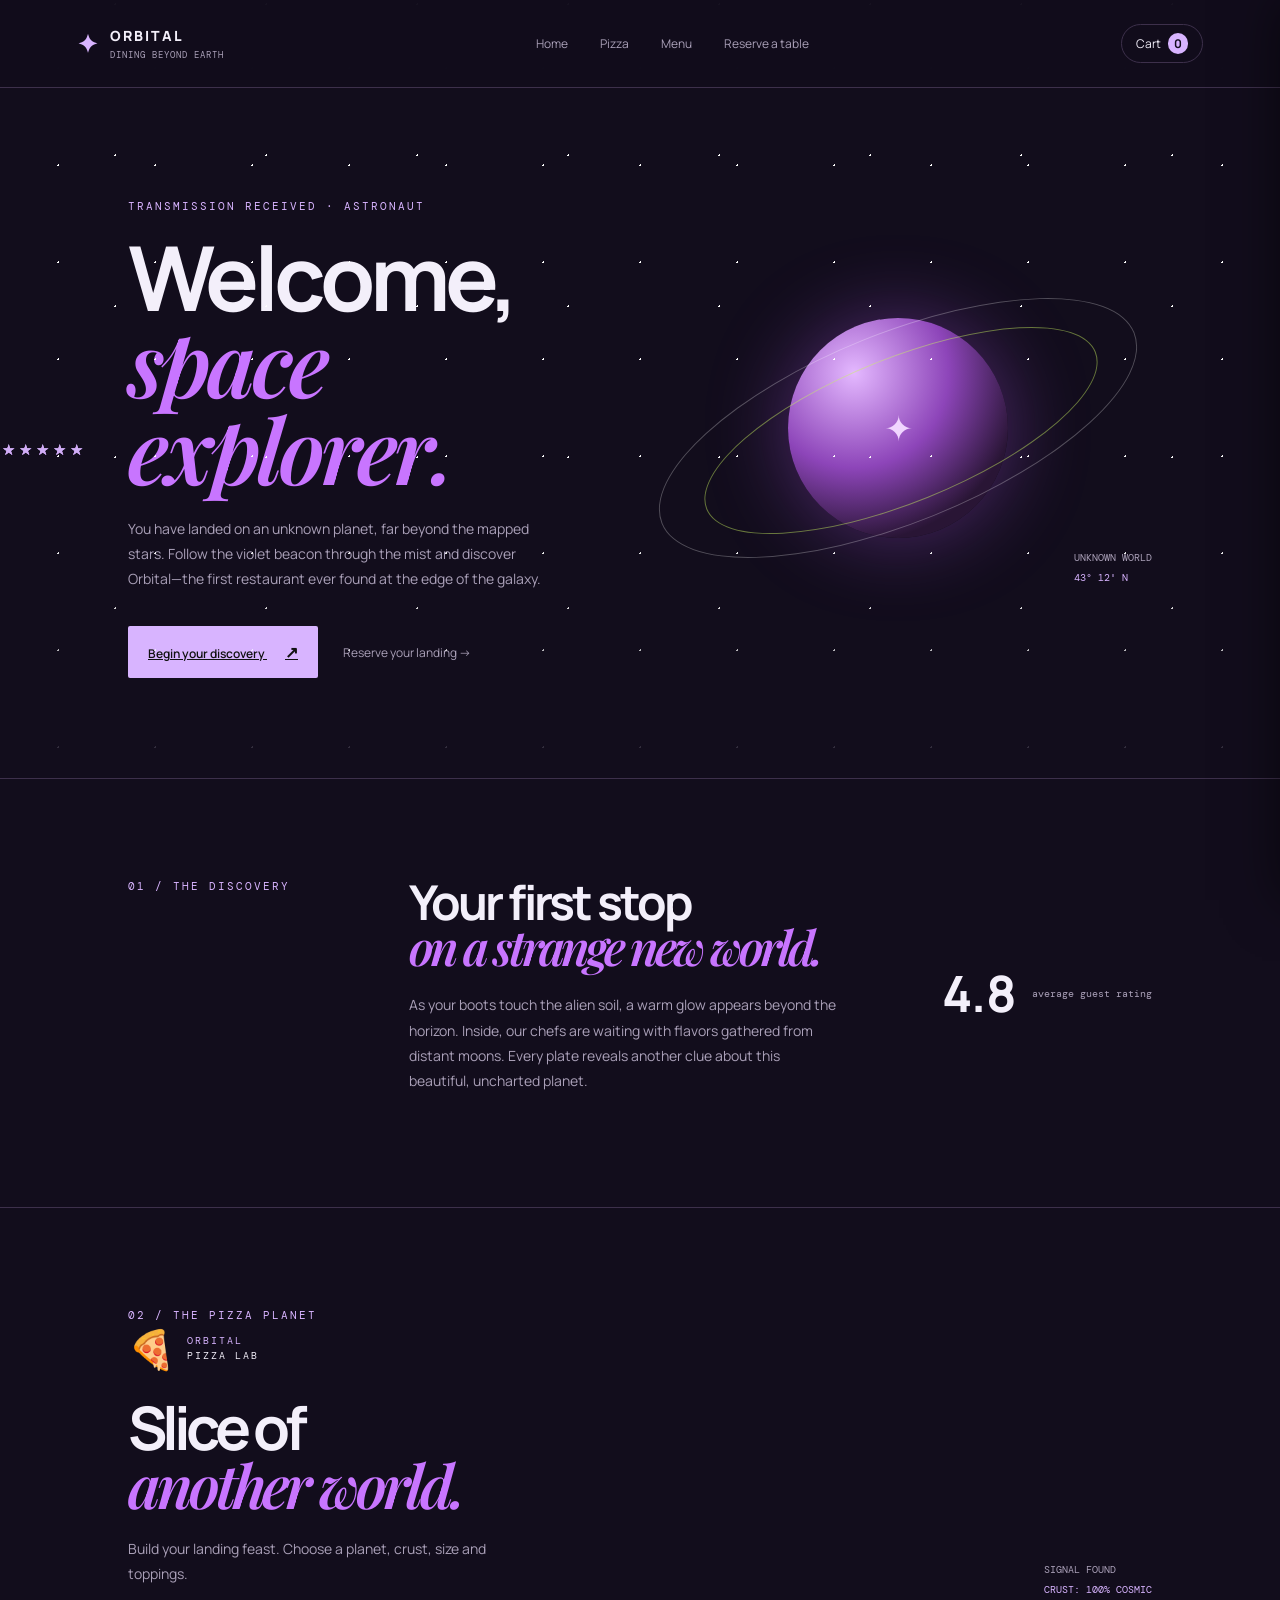
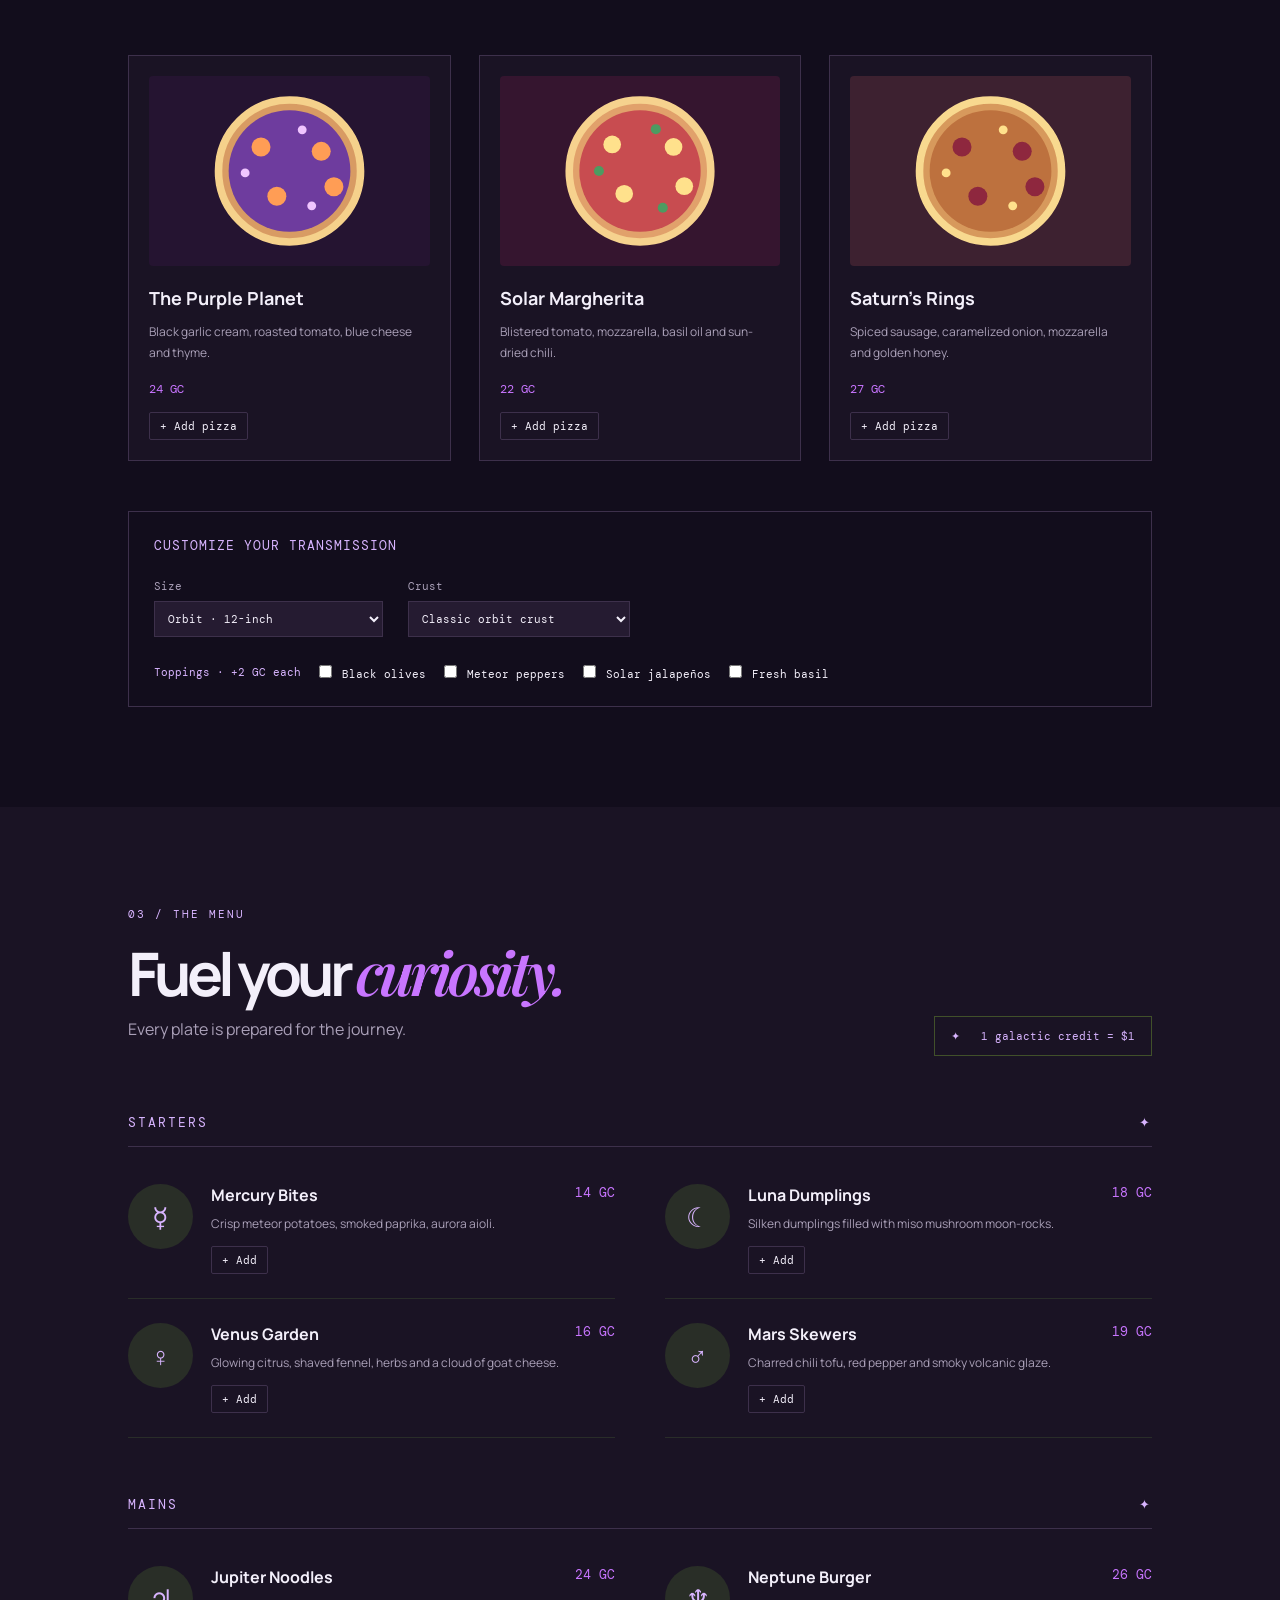
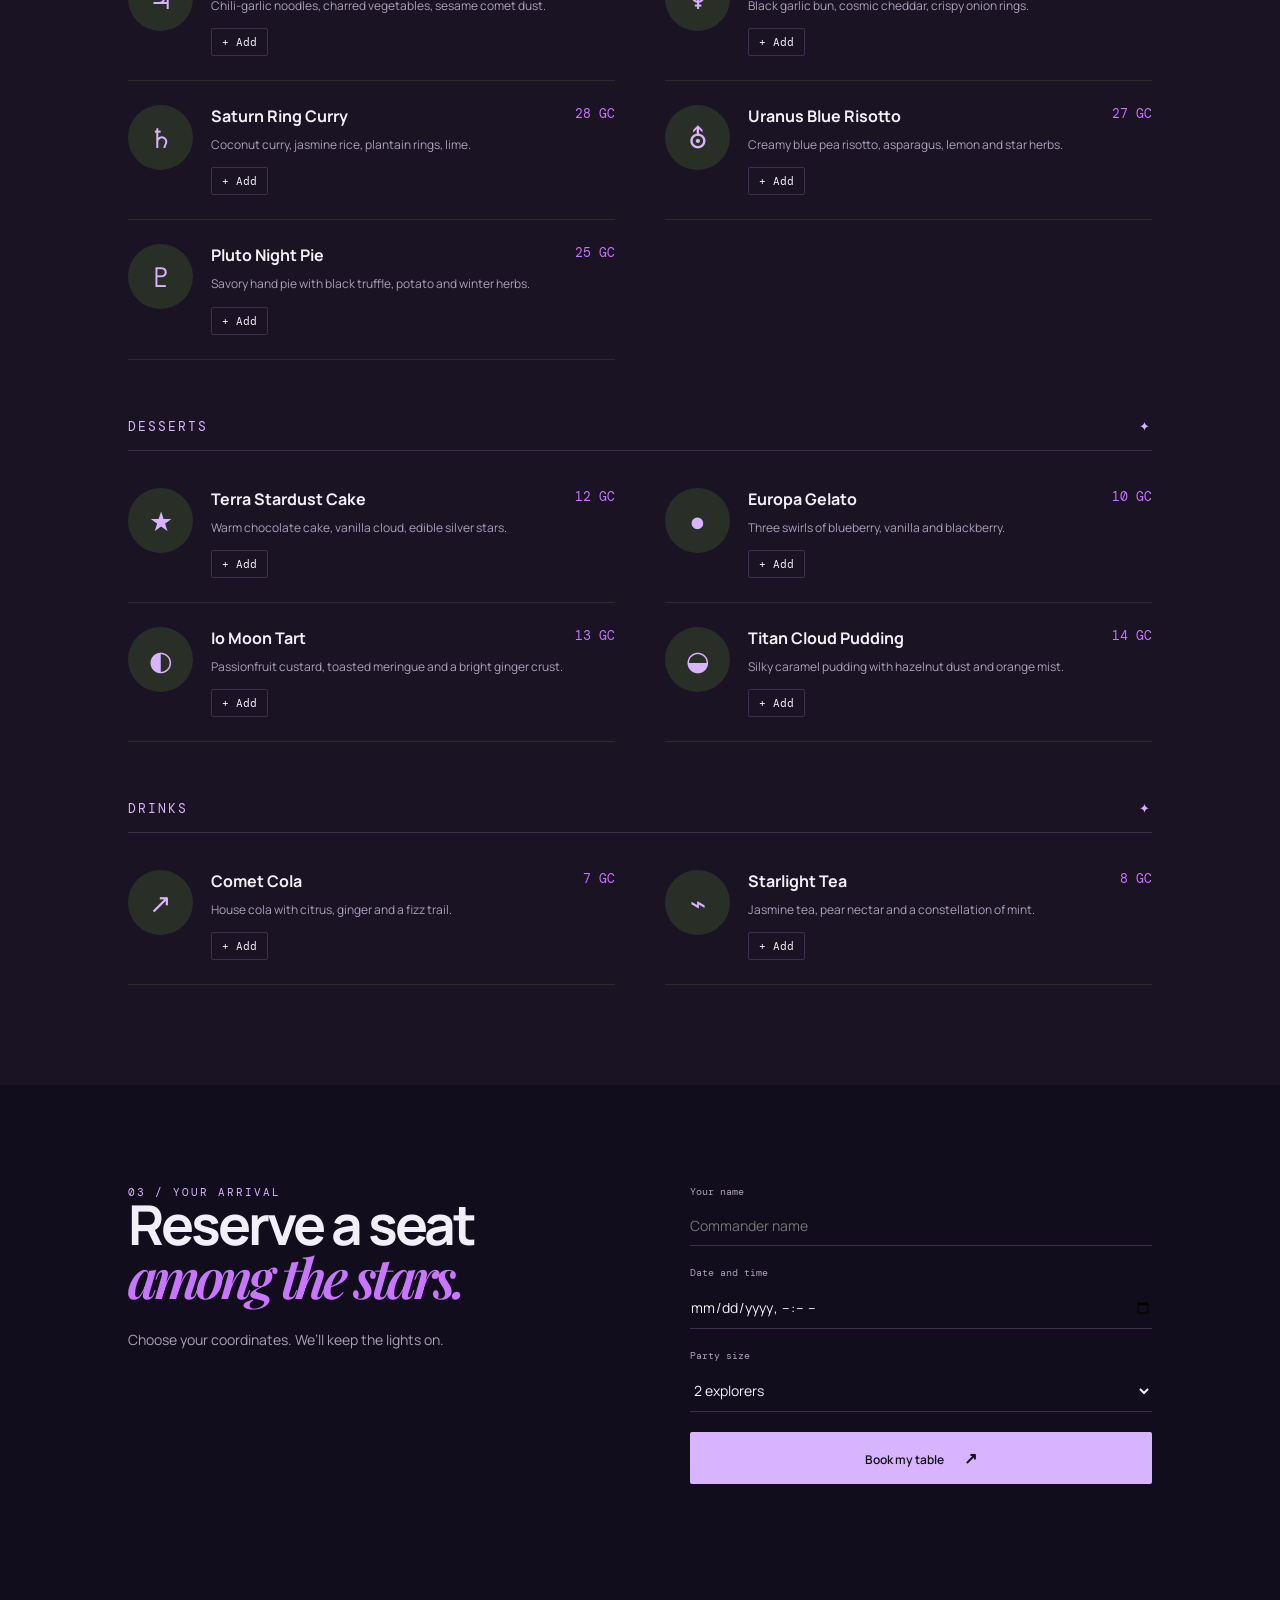
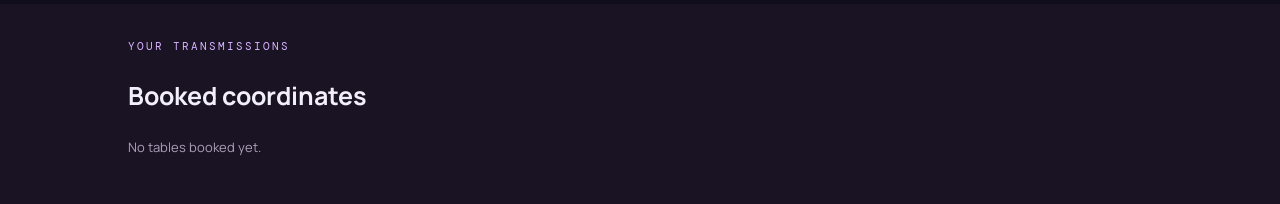
==== index.html @ a3bb844c "Version 1" ====
<!doctype html>
<html lang="en">
<head><meta charset="UTF-8"><meta name="viewport" content="width=device-width,initial-scale=1"><title>ORBITAL — restaurant beyond the stars</title><link rel="stylesheet" href="styles.css"></head>
<body>
  <div class="stars"></div>
  <header class="nav"><a class="brand" href="#home"><span class="brand-mark">✦</span><span>ORBITAL<small>DINING BEYOND EARTH</small></span></a><nav><a href="#home">Home</a><a href="#pizza">Pizza</a><a href="#menu">Menu</a><a href="#reserve">Reserve a table</a></nav><a class="cart-link" href="#menu">Cart <b id="cart-count">0</b></a></header>
  <main>
    <section id="home" class="hero page-section"><div class="hero-copy"><p class="eyebrow">TRANSMISSION RECEIVED · ASTRONAUT</p><h1>Welcome,<br><em>space explorer.</em></h1><p class="lead">You have landed on an unknown planet, far beyond the mapped stars. Follow the violet beacon through the mist and discover Orbital—the first restaurant ever found at the edge of the galaxy.</p><div class="hero-actions"><a class="button primary" href="#menu">Begin your discovery <span>↗</span></a><a class="text-link" href="#reserve">Reserve your landing <span>→</span></a></div></div><div class="hero-orbit"><div class="planet"><span>✦</span></div><div class="ring ring-one"></div><div class="ring ring-two"></div><div class="orbit-label">UNKNOWN WORLD<br><strong>43° 12' N</strong></div></div></section>
    <section class="welcome"><div class="section-kicker">01 / THE DISCOVERY</div><div><h2>Your first stop<br><em>on a strange new world.</em></h2><p>As your boots touch the alien soil, a warm glow appears beyond the horizon. Inside, our chefs are waiting with flavors gathered from distant moons. Every plate reveals another clue about this beautiful, uncharted planet.</p></div><div class="stat"><strong id="home-rating">4.8</strong><span>average guest rating</span></div></section>
    <section id="pizza" class="pizza page-section"><div class="section-kicker">02 / THE PIZZA PLANET</div><div class="pizza-intro"><div><div class="pizza-logo">🍕 <span>ORBITAL<br><b>PIZZA LAB</b></span></div><h2>Slice of<br><em>another world.</em></h2><p>Build your landing feast. Choose a planet, crust, size and toppings.</p></div><div class="pizza-signal">SIGNAL FOUND<br><strong>CRUST: 100% COSMIC</strong></div></div><div class="pizza-grid"><article><img src="pizza-purple.svg" alt="Purple Planet pizza"><h3>The Purple Planet</h3><p>Black garlic cream, roasted tomato, blue cheese and thyme.</p><strong>24 GC</strong><button class="add pizza-add" data-pizza="purple-planet-pizza">+ Add pizza</button></article><article><img src="pizza-red.svg" alt="Solar Margherita pizza"><h3>Solar Margherita</h3><p>Blistered tomato, mozzarella, basil oil and sun-dried chili.</p><strong>22 GC</strong><button class="add pizza-add" data-pizza="solar-margherita-pizza">+ Add pizza</button></article><article><img src="pizza-gold.svg" alt="Saturn Rings pizza"><h3>Saturn's Rings</h3><p>Spiced sausage, caramelized onion, mozzarella and golden honey.</p><strong>27 GC</strong><button class="add pizza-add" data-pizza="saturn-rings-pizza">+ Add pizza</button></article></div><div class="pizza-builder"><h3>Customize your transmission</h3><label>Size <select id="pizza-size"><option value="0">Orbit · 12-inch</option><option value="4">Supernova · 16-inch (+4 GC)</option></select></label><label>Crust <select id="pizza-crust"><option>Classic orbit crust</option><option>Garlic comet crust</option><option>Stuffed moon-crust (+3 GC)</option></select></label><div class="toppings"><span>Toppings · +2 GC each</span><label><input type="checkbox" value="Olives"> Black olives</label><label><input type="checkbox" value="Peppers"> Meteor peppers</label><label><input type="checkbox" value="Jalapeños"> Solar jalapeños</label><label><input type="checkbox" value="Basil"> Fresh basil</label></div></div></section>
    <section id="menu" class="menu-section page-section"><div class="section-kicker">03 / THE MENU</div><div class="section-head"><div><h2>Fuel your <em>curiosity.</em></h2><p>Every plate is prepared for the journey.</p></div><div class="pill-note">✦ &nbsp; 1 galactic credit = $1</div></div><div id="menu-grid"></div></section>
    <section id="reserve" class="reserve page-section"><div><div class="section-kicker">03 / YOUR ARRIVAL</div><h2>Reserve a seat<br><em>among the stars.</em></h2><p>Choose your coordinates. We’ll keep the lights on.</p></div><form id="booking-form"><label>Your name<input required name="name" placeholder="Commander name"></label><label>Date and time<input required type="datetime-local" name="date"></label><label>Party size<select name="size"><option>2 explorers</option><option>3 explorers</option><option>4 explorers</option><option>5 explorers</option><option>6 explorers</option></select></label><button class="button primary" type="submit">Book my table <span>↗</span></button><p id="booking-message" class="form-message"></p></form></section>
    <section class="bookings"><div class="section-kicker">YOUR TRANSMISSIONS</div><h3>Booked coordinates</h3><div id="bookings-list"><p class="muted">No tables booked yet.</p></div></section>
  </main>
  <aside id="cart-drawer" class="cart-drawer"><div class="cart-head"><h3>Your flight plan</h3><button id="close-cart">×</button></div><div id="cart-items"></div><div class="cart-summary"><div>Subtotal <span id="subtotal">0 GC</span></div><div id="discount-row" class="discount">Deep space discount <span id="discount">−0 GC</span></div><div class="total">Total <span id="total">0 GC</span></div><p id="dessert-note"></p><button class="button primary full" id="checkout">Transmit order <span>↗</span></button></div></aside><div id="toast" class="toast"></div>
  <script type="module" src="app.js"></script>
</body></html>
---- styles.css ----
@import url('https://fonts.googleapis.com/css2?family=DM+Mono:wght@400;500&family=Manrope:wght@400;600;700;800&family=Playfair+Display:ital,wght@0,600;1,600;1,700&display=swap');
:root{--ink:#eff0ea;--muted:#9b9d98;--bg:#111311;--line:#363a35;--lime:#c8ef5f;--orange:#ff6e42}*{box-sizing:border-box}html{scroll-behavior:smooth}body{margin:0;background:var(--bg);color:var(--ink);font-family:Manrope, sans-serif}.stars{position:fixed;inset:0;opacity:.5;pointer-events:none;background-image:radial-gradient(#fff 1px,transparent 1px),radial-gradient(#fff 1px,transparent 1px);background-size:97px 97px,151px 151px;background-position:10px 20px,40px 80px;mask-image:linear-gradient(to bottom,#000,transparent 85%)}.nav{height:88px;border-bottom:1px solid var(--line);display:flex;align-items:center;justify-content:space-between;padding:0 6vw;position:sticky;top:0;background:#111311eF;backdrop-filter:blur(10px);z-index:5}.brand{display:flex;gap:10px;align-items:center;color:var(--ink);font-size:14px;font-weight:800;letter-spacing:2px;text-decoration:none}.brand small{display:block;color:var(--muted);font:9px 'DM Mono';letter-spacing:1px;margin-top:4px}.brand-mark{color:var(--lime);font-size:25px}.nav nav{display:flex;gap:32px}.nav nav a,.cart-link,.text-link{color:var(--muted);text-decoration:none;font-size:12px}.nav nav a:hover,.text-link:hover{color:var(--lime)}.cart-link{color:var(--ink);border:1px solid var(--line);padding:10px 14px;border-radius:20px}.cart-link b{color:var(--bg);background:var(--lime);border-radius:10px;padding:2px 6px;margin-left:5px}.page-section,.welcome{padding:100px 10vw;max-width:1500px;margin:auto}.hero{min-height:600px;display:flex;align-items:center;justify-content:space-between;overflow:hidden}.eyebrow,.section-kicker{font:11px 'DM Mono';letter-spacing:2px;color:var(--lime)}h1,h2{font-size:clamp(52px,7vw,105px);line-height:.94;margin:22px 0;font-weight:700;letter-spacing:-5px}h1 em,h2 em{font-family:'Playfair Display';font-weight:600;color:var(--orange);letter-spacing:-4px}.lead{color:var(--muted);max-width:430px;line-height:1.8;font-size:14px}.hero-actions{display:flex;align-items:center;gap:25px;margin-top:35px}.button{border:0;padding:15px 20px;border-radius:2px;font:600 12px Manrope;cursor:pointer}.button.primary{background:var(--lime);color:#111}.button span{padding-left:18px;font-size:16px}.hero-orbit{width:38vw;height:410px;position:relative}.planet{width:220px;height:220px;border-radius:50%;background:radial-gradient(circle at 30% 25%,#efb27e,#b74434 42%,#341c23 75%);position:absolute;top:90px;left:25%;box-shadow:0 0 80px #ea603d66;display:grid;place-items:center;font-size:35px;color:#ffdc93}.ring{position:absolute;border:1px solid #c8ef5f77;border-radius:50%;transform:rotate(-22deg)}.ring-one{width:420px;height:145px;top:130px;left:5%}.ring-two{width:510px;height:190px;top:105px;left:-5%;border-color:#fff4}.orbit-label{position:absolute;right:0;bottom:50px;color:var(--muted);font:10px 'DM Mono';line-height:2}.orbit-label strong{color:var(--lime);font-weight:400}.welcome{border-top:1px solid var(--line);display:grid;grid-template-columns:1fr 2fr 1fr;gap:50px}.welcome h2,.reserve h2{font-size:48px;letter-spacing:-3px;margin-top:0}.welcome p,.reserve p{color:var(--muted);font-size:14px;line-height:1.8;max-width:430px}.stat{display:flex;gap:15px;align-items:center;justify-content:flex-end}.stat strong{font-size:50px}.stat span{font:10px 'DM Mono';color:var(--muted);line-height:1.7}.stat i{color:var(--lime);font-style:normal;letter-spacing:3px}.menu-section{background:#171a16;max-width:none;padding-left:10vw;padding-right:10vw}.section-head{display:flex;justify-content:space-between;align-items:end}.section-head h2{font-size:60px;margin-bottom:8px}.section-head p{color:var(--muted)}.pill-note{font:11px 'DM Mono';color:var(--lime);border:1px solid #41502a;padding:12px 16px}.menu-category{margin-top:58px}.menu-category>h3{font:13px 'DM Mono';color:var(--lime);text-transform:uppercase;letter-spacing:2px;border-bottom:1px solid var(--line);padding-bottom:15px}.menu-category>h3 span{float:right}.dish-list{display:grid;grid-template-columns:1fr 1fr;gap:0 50px}.dish{padding:24px 0;display:flex;gap:18px;border-bottom:1px solid #292d29}.dish-art{min-width:65px;height:65px;border-radius:50%;background:#292e27;color:var(--lime);display:grid;place-items:center;font-size:27px}.dish-info{flex:1}.dish-title{display:flex;justify-content:space-between}.dish h4{margin:0;font-size:16px}.dish-title strong{font:13px 'DM Mono';color:var(--orange)}.dish p{font-size:12px;line-height:1.6;color:var(--muted);margin:8px 0 13px}.dish-bottom{display:flex;justify-content:space-between;align-items:center}.stars{display:flex}.star{background:none;border:0;padding:0 2px;color:#454a42;font-size:15px;cursor:pointer}.star.active{color:var(--lime)}.add{border:1px solid var(--line);background:transparent;color:var(--ink);padding:6px 10px;border-radius:2px;font:11px 'DM Mono';cursor:pointer}.add:hover{border-color:var(--lime);color:var(--lime)}.reserve{display:grid;grid-template-columns:1fr 1fr;gap:100px}.reserve h2{font-size:55px}.reserve form{display:grid;gap:20px;align-content:center}.reserve label{font:10px 'DM Mono';color:var(--muted);display:grid;gap:8px}.reserve input,.reserve select{background:transparent;color:var(--ink);border:0;border-bottom:1px solid var(--line);padding:10px 0;font:14px Manrope;outline:0}.reserve select option{background:var(--bg)}.form-message{color:var(--lime)!important;margin:0!important}.bookings{padding:35px 10vw;background:#171a16}.bookings h3{font-size:25px}.booking{display:flex;justify-content:space-between;border-top:1px solid var(--line);padding:16px 0;color:var(--muted);font:12px 'DM Mono'}.booking strong{color:var(--ink);font-family:Manrope}.muted{color:var(--muted);font-size:13px}.cart-drawer{position:fixed;right:-410px;top:0;bottom:0;width:390px;background:#20241e;z-index:10;padding:30px;transition:right .3s;box-shadow:-20px 0 50px #0008}.cart-drawer.open{right:0}.cart-head{display:flex;justify-content:space-between;border-bottom:1px solid var(--line);padding-bottom:20px}.cart-head h3{margin:0}.cart-head button{background:none;color:var(--ink);border:0;font-size:28px;cursor:pointer}.cart-item{display:flex;justify-content:space-between;padding:17px 0;border-bottom:1px solid var(--line);font-size:13px}.cart-item small{display:block;color:var(--muted);font:10px 'DM Mono';margin-top:5px}.cart-item button{border:0;background:#32382f;color:var(--ink);width:24px;height:24px;cursor:pointer}.cart-item b{padding:0 8px}.cart-summary{position:absolute;bottom:30px;left:30px;right:30px;font:12px 'DM Mono';line-height:2.5}.cart-summary div{display:flex;justify-content:space-between}.discount{color:var(--lime)}.total{border-top:1px solid var(--line);font-size:17px;padding-top:8px;margin-top:10px}.cart-summary p{color:var(--lime);font-size:11px;line-height:1.3}.full{width:100%;margin-top:12px}.toast{position:fixed;bottom:25px;left:50%;transform:translate(-50%,20px);background:var(--lime);color:#111;padding:13px 20px;font:11px 'DM Mono';opacity:0;transition:.25s;z-index:20}.toast.show{opacity:1;transform:translate(-50%,0)}
@media(max-width:800px){.nav{padding:0 5vw}.nav nav{display:none}.page-section,.welcome{padding:70px 7vw}.hero{display:block;min-height:720px}.hero-orbit{width:100%;margin-top:35px}.welcome,.reserve{display:block}.stat{justify-content:flex-start;margin-top:35px}.dish-list{grid-template-columns:1fr}.section-head{display:block}.pill-note{display:inline-block;margin-top:20px}.reserve form{margin-top:40px}.cart-drawer{width:100%;right:-100%}}

/* Purple palette */
:root{--ink:#f3effa;--muted:#aaa0b8;--bg:#120d1c;--line:#3d304b;--lime:#d8b4ff;--orange:#c875ff}
body{background:var(--bg)}
.nav{background:#120d1ceF}
.planet{background:radial-gradient(circle at 30% 25%,#e4b8ff,#8d45b9 42%,#291535 75%);box-shadow:0 0 80px #ad55e866;color:#f0d5ff}
.menu-section,.bookings{background:#1a1324}
.cart-drawer{background:#251b31}
.pizza{border-top:1px solid var(--line)}.pizza-intro{display:flex;justify-content:space-between;align-items:end}.pizza-intro h2{font-size:60px}.pizza-intro p{max-width:420px;color:var(--muted);font-size:14px;line-height:1.8}.pizza-signal{font:10px 'DM Mono';color:var(--muted);line-height:2}.pizza-signal strong{color:var(--lime);font-weight:400}.pizza-grid{display:grid;grid-template-columns:repeat(3,1fr);gap:28px;margin-top:55px}.pizza-grid article{border:1px solid var(--line);padding:20px;background:#1a1324}.pizza-grid h3{margin:20px 0 8px;font-size:18px}.pizza-grid p{color:var(--muted);font-size:12px;line-height:1.7;min-height:42px}.pizza-grid article>strong{font:12px 'DM Mono';color:var(--orange)}.pizza-disc{height:190px;border-radius:50%;display:grid;place-items:center;font-size:55px;color:#f3dcff;box-shadow:inset 0 0 35px #0008}.pizza-purple{background:radial-gradient(circle at 35% 30%,#d99cff,#713799 50%,#271330)}.pizza-red{background:radial-gradient(circle at 35% 30%,#ffbd9d,#ae3d68 50%,#36152e)}.pizza-gold{background:radial-gradient(circle at 35% 30%,#ffe394,#bd7545 50%,#402136)}
.pizza-logo{display:flex;align-items:center;gap:12px;color:var(--lime);font-size:38px;font-weight:800;margin-bottom:25px}.pizza-logo span{font:10px 'DM Mono';letter-spacing:2px;line-height:1.5}.pizza-logo b{color:var(--ink);font-weight:400}.pizza-add{display:block;margin-top:14px}.pizza-builder{margin-top:50px;border:1px solid var(--line);padding:25px;display:flex;gap:25px;align-items:center;flex-wrap:wrap}.pizza-builder h3{width:100%;margin:0;color:var(--lime);font:13px 'DM Mono';text-transform:uppercase;letter-spacing:1px}.pizza-builder label,.toppings{font:11px 'DM Mono';color:var(--muted)}.pizza-builder select{display:block;margin-top:8px;background:#251b31;color:var(--ink);border:1px solid var(--line);padding:9px;font:11px 'DM Mono'}.toppings{display:flex;gap:14px;flex-wrap:wrap;align-items:center}.toppings span{color:var(--lime)}.toppings label{color:var(--ink)}
.pizza-grid article>img{display:block;width:100%;height:190px;object-fit:cover;border-radius:4px}
@media(max-width:800px){.pizza-intro{display:block}.pizza-grid{grid-template-columns:1fr}}
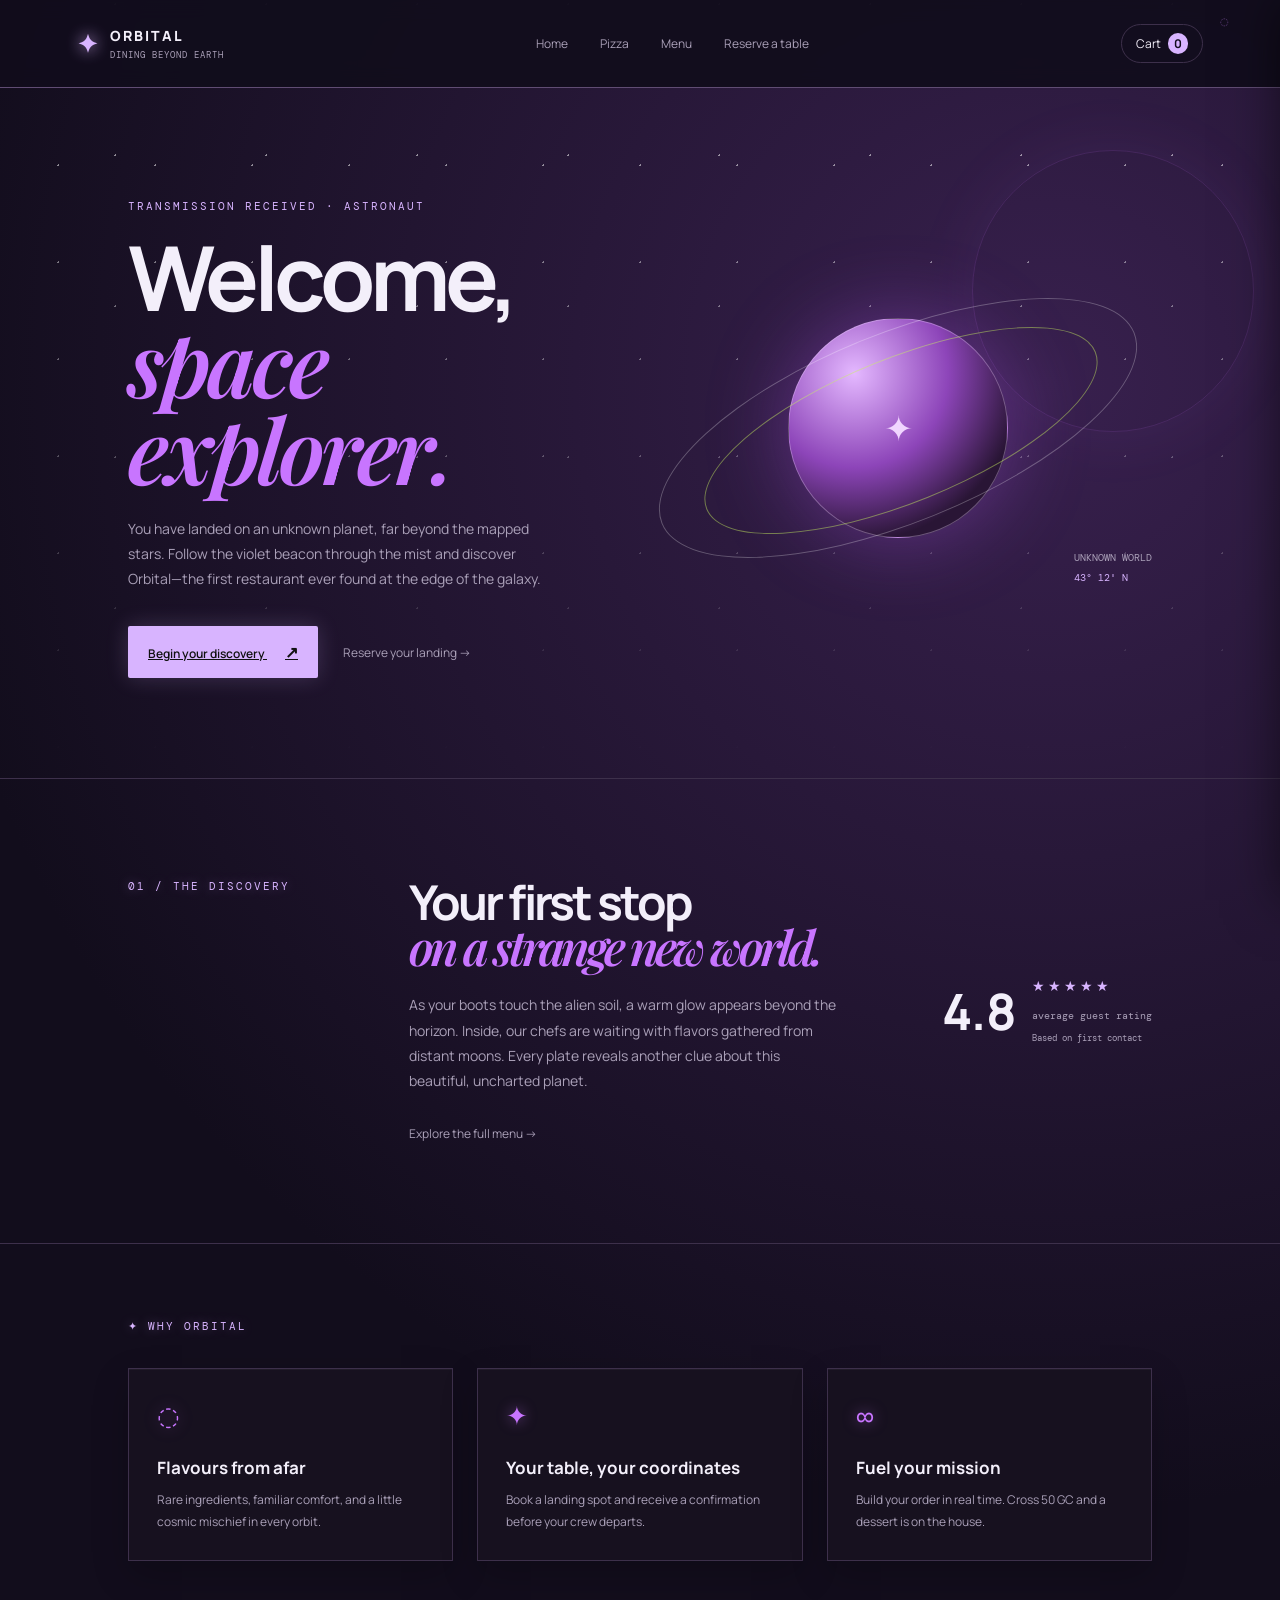
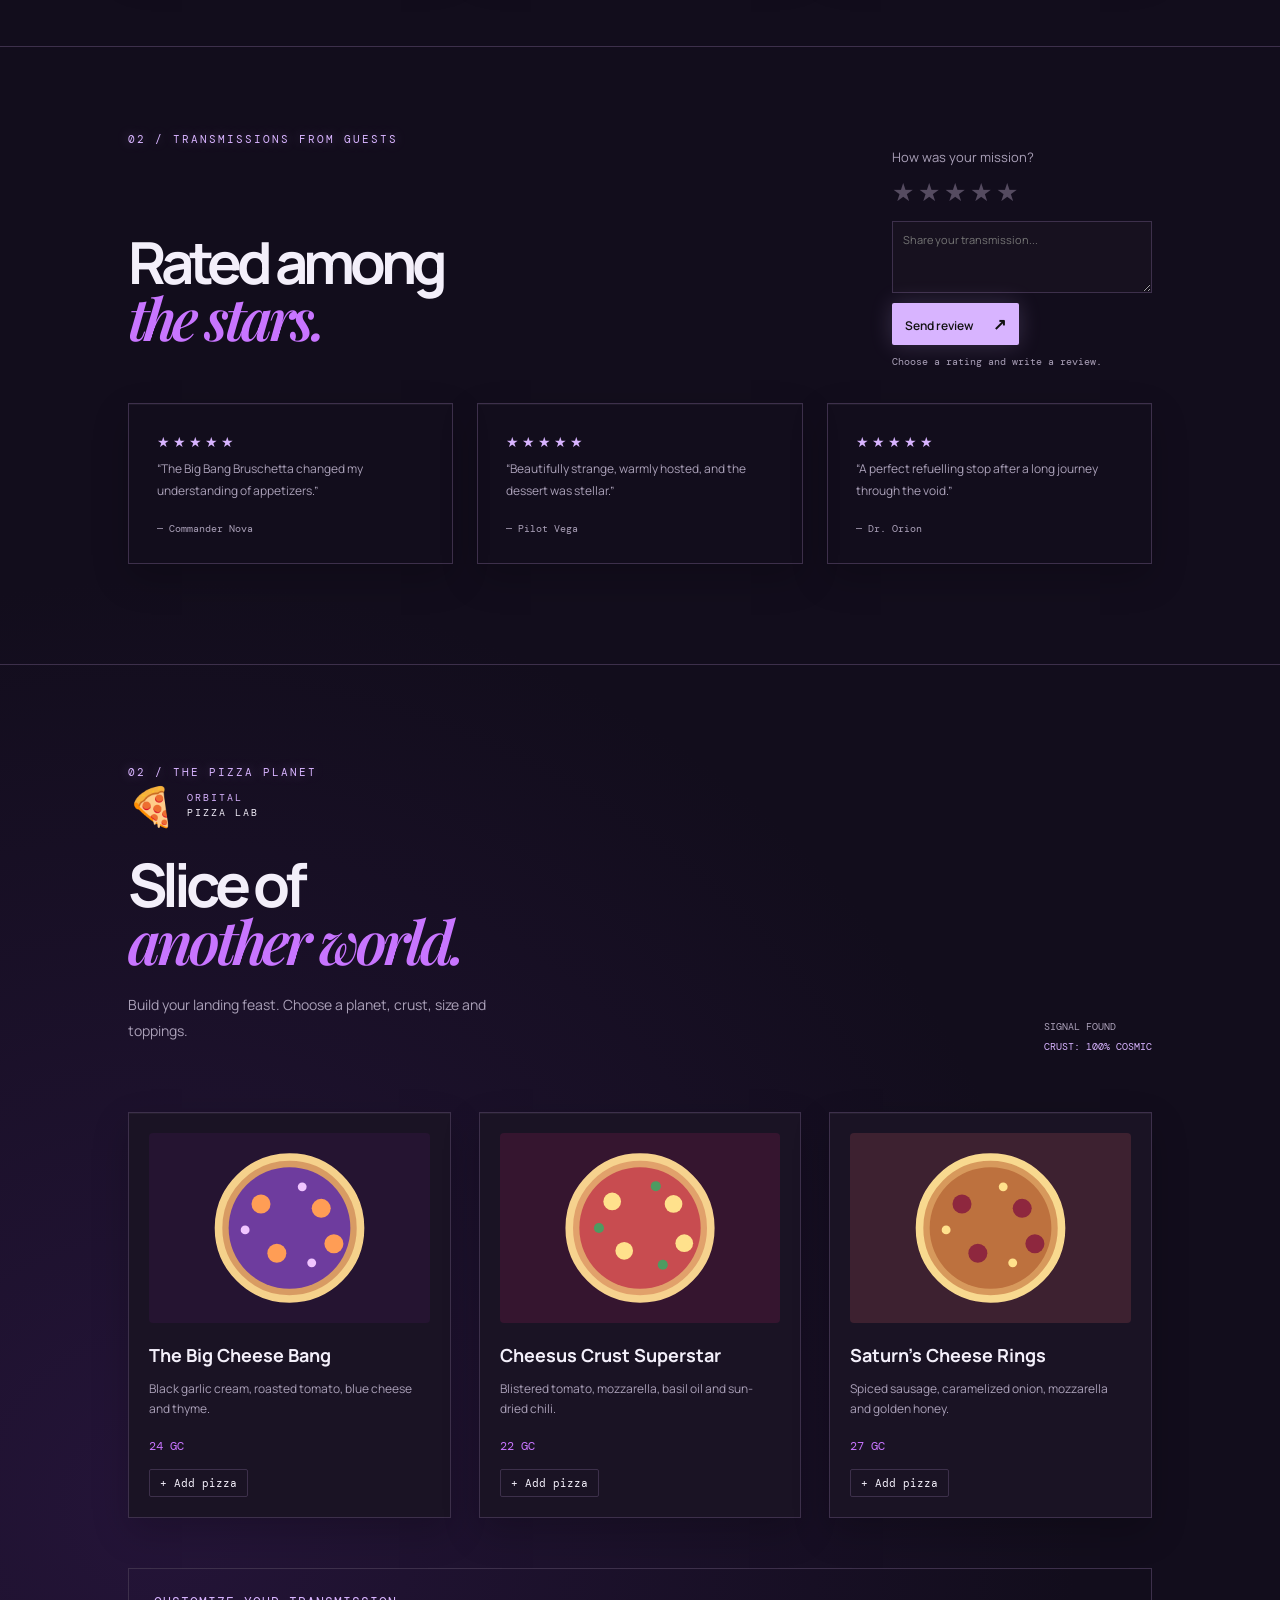
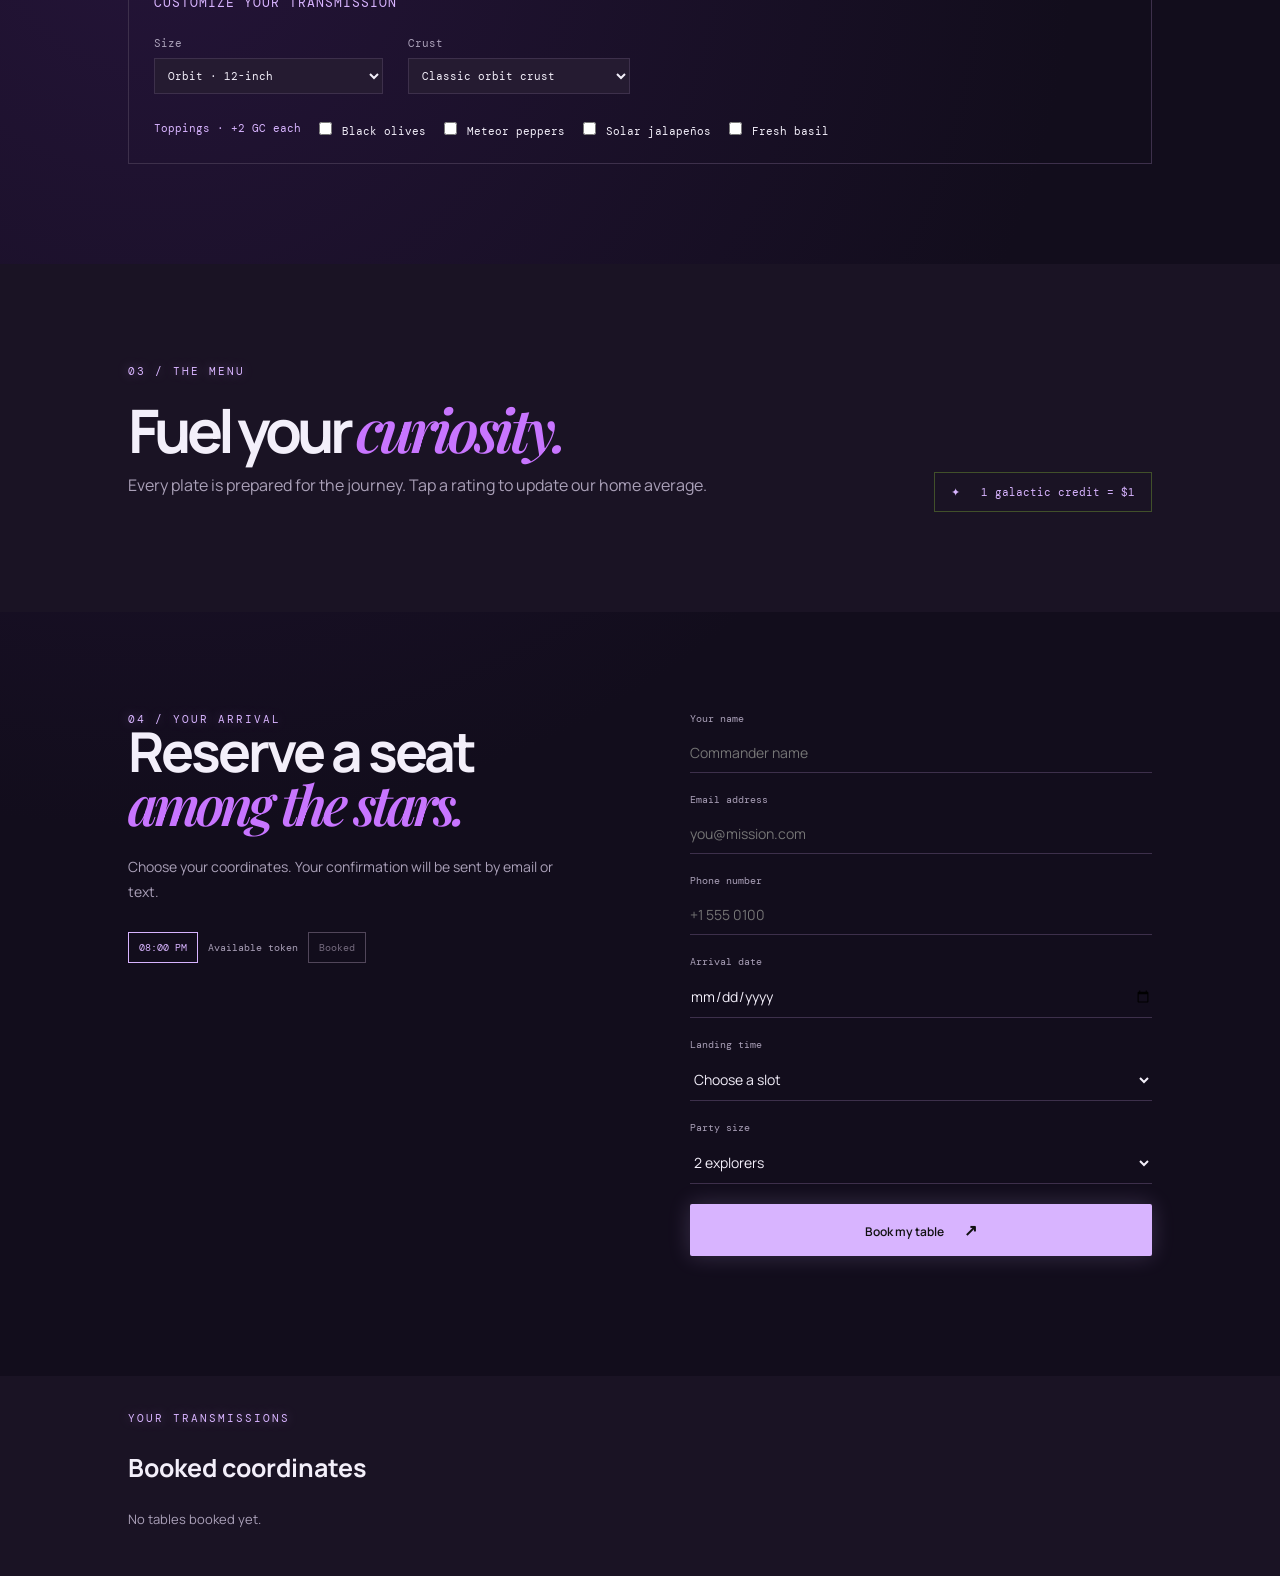
==== commit f498c147: "Build core restaurant website features" ====
--- a/index.html
+++ b/index.html
@@ -6,10 +6,12 @@
   <header class="nav"><a class="brand" href="#home"><span class="brand-mark">✦</span><span>ORBITAL<small>DINING BEYOND EARTH</small></span></a><nav><a href="#home">Home</a><a href="#pizza">Pizza</a><a href="#menu">Menu</a><a href="#reserve">Reserve a table</a></nav><a class="cart-link" href="#menu">Cart <b id="cart-count">0</b></a></header>
   <main>
     <section id="home" class="hero page-section"><div class="hero-copy"><p class="eyebrow">TRANSMISSION RECEIVED · ASTRONAUT</p><h1>Welcome,<br><em>space explorer.</em></h1><p class="lead">You have landed on an unknown planet, far beyond the mapped stars. Follow the violet beacon through the mist and discover Orbital—the first restaurant ever found at the edge of the galaxy.</p><div class="hero-actions"><a class="button primary" href="#menu">Begin your discovery <span>↗</span></a><a class="text-link" href="#reserve">Reserve your landing <span>→</span></a></div></div><div class="hero-orbit"><div class="planet"><span>✦</span></div><div class="ring ring-one"></div><div class="ring ring-two"></div><div class="orbit-label">UNKNOWN WORLD<br><strong>43° 12' N</strong></div></div></section>
-    <section class="welcome"><div class="section-kicker">01 / THE DISCOVERY</div><div><h2>Your first stop<br><em>on a strange new world.</em></h2><p>As your boots touch the alien soil, a warm glow appears beyond the horizon. Inside, our chefs are waiting with flavors gathered from distant moons. Every plate reveals another clue about this beautiful, uncharted planet.</p></div><div class="stat"><strong id="home-rating">4.8</strong><span>average guest rating</span></div></section>
-    <section id="pizza" class="pizza page-section"><div class="section-kicker">02 / THE PIZZA PLANET</div><div class="pizza-intro"><div><div class="pizza-logo">🍕 <span>ORBITAL<br><b>PIZZA LAB</b></span></div><h2>Slice of<br><em>another world.</em></h2><p>Build your landing feast. Choose a planet, crust, size and toppings.</p></div><div class="pizza-signal">SIGNAL FOUND<br><strong>CRUST: 100% COSMIC</strong></div></div><div class="pizza-grid"><article><img src="pizza-purple.svg" alt="Purple Planet pizza"><h3>The Purple Planet</h3><p>Black garlic cream, roasted tomato, blue cheese and thyme.</p><strong>24 GC</strong><button class="add pizza-add" data-pizza="purple-planet-pizza">+ Add pizza</button></article><article><img src="pizza-red.svg" alt="Solar Margherita pizza"><h3>Solar Margherita</h3><p>Blistered tomato, mozzarella, basil oil and sun-dried chili.</p><strong>22 GC</strong><button class="add pizza-add" data-pizza="solar-margherita-pizza">+ Add pizza</button></article><article><img src="pizza-gold.svg" alt="Saturn Rings pizza"><h3>Saturn's Rings</h3><p>Spiced sausage, caramelized onion, mozzarella and golden honey.</p><strong>27 GC</strong><button class="add pizza-add" data-pizza="saturn-rings-pizza">+ Add pizza</button></article></div><div class="pizza-builder"><h3>Customize your transmission</h3><label>Size <select id="pizza-size"><option value="0">Orbit · 12-inch</option><option value="4">Supernova · 16-inch (+4 GC)</option></select></label><label>Crust <select id="pizza-crust"><option>Classic orbit crust</option><option>Garlic comet crust</option><option>Stuffed moon-crust (+3 GC)</option></select></label><div class="toppings"><span>Toppings · +2 GC each</span><label><input type="checkbox" value="Olives"> Black olives</label><label><input type="checkbox" value="Peppers"> Meteor peppers</label><label><input type="checkbox" value="Jalapeños"> Solar jalapeños</label><label><input type="checkbox" value="Basil"> Fresh basil</label></div></div></section>
-    <section id="menu" class="menu-section page-section"><div class="section-kicker">03 / THE MENU</div><div class="section-head"><div><h2>Fuel your <em>curiosity.</em></h2><p>Every plate is prepared for the journey.</p></div><div class="pill-note">✦ &nbsp; 1 galactic credit = $1</div></div><div id="menu-grid"></div></section>
-    <section id="reserve" class="reserve page-section"><div><div class="section-kicker">03 / YOUR ARRIVAL</div><h2>Reserve a seat<br><em>among the stars.</em></h2><p>Choose your coordinates. We’ll keep the lights on.</p></div><form id="booking-form"><label>Your name<input required name="name" placeholder="Commander name"></label><label>Date and time<input required type="datetime-local" name="date"></label><label>Party size<select name="size"><option>2 explorers</option><option>3 explorers</option><option>4 explorers</option><option>5 explorers</option><option>6 explorers</option></select></label><button class="button primary" type="submit">Book my table <span>↗</span></button><p id="booking-message" class="form-message"></p></form></section>
+    <section class="welcome"><div class="section-kicker">01 / THE DISCOVERY</div><div><h2>Your first stop<br><em>on a strange new world.</em></h2><p>As your boots touch the alien soil, a warm glow appears beyond the horizon. Inside, our chefs are waiting with flavors gathered from distant moons. Every plate reveals another clue about this beautiful, uncharted planet.</p><a class="text-link home-link" href="#menu">Explore the full menu <span>→</span></a></div><div class="stat"><strong id="home-rating">4.8</strong><div><div class="rating-stars" aria-label="Average guest rating">★★★★★</div><span>average guest rating<br><small id="rating-count">Based on first contact</small></span></div></div></section>
+    <section class="home-features page-section"><div class="section-kicker">✦ WHY ORBITAL</div><div class="feature-grid"><article><span class="feature-icon">◌</span><h3>Flavours from afar</h3><p>Rare ingredients, familiar comfort, and a little cosmic mischief in every orbit.</p></article><article><span class="feature-icon">✦</span><h3>Your table, your coordinates</h3><p>Book a landing spot and receive a confirmation before your crew departs.</p></article><article><span class="feature-icon">∞</span><h3>Fuel your mission</h3><p>Build your order in real time. Cross 50 GC and a dessert is on the house.</p></article></div></section>
+    <section class="reviews page-section"><div class="section-kicker">02 / TRANSMISSIONS FROM GUESTS</div><div class="reviews-head"><h2>Rated among<br><em>the stars.</em></h2><form class="rating-form" id="rating-form"><p>How was your mission?</p><div class="overall-rating" role="group" aria-label="Rate your experience"><button type="button" data-overall="1" aria-label="1 star">★</button><button type="button" data-overall="2" aria-label="2 stars">★</button><button type="button" data-overall="3" aria-label="3 stars">★</button><button type="button" data-overall="4" aria-label="4 stars">★</button><button type="button" data-overall="5" aria-label="5 stars">★</button></div><textarea id="review-text" maxlength="240" placeholder="Share your transmission..." aria-label="Write your review"></textarea><button class="button primary" type="submit">Send review <span>↗</span></button><small id="rating-feedback">Choose a rating and write a review.</small></form></div><div class="review-grid" id="review-grid"><article><div class="rating-stars">★★★★★</div><p>“The Big Bang Bruschetta changed my understanding of appetizers.”</p><small>— Commander Nova</small></article><article><div class="rating-stars">★★★★★</div><p>“Beautifully strange, warmly hosted, and the dessert was stellar.”</p><small>— Pilot Vega</small></article><article><div class="rating-stars">★★★★★</div><p>“A perfect refuelling stop after a long journey through the void.”</p><small>— Dr. Orion</small></article></div></section>
+    <section id="pizza" class="pizza page-section"><div class="section-kicker">02 / THE PIZZA PLANET</div><div class="pizza-intro"><div><div class="pizza-logo">🍕 <span>ORBITAL<br><b>PIZZA LAB</b></span></div><h2>Slice of<br><em>another world.</em></h2><p>Build your landing feast. Choose a planet, crust, size and toppings.</p></div><div class="pizza-signal">SIGNAL FOUND<br><strong>CRUST: 100% COSMIC</strong></div></div><div class="pizza-grid"><article><img src="pizza-purple.svg" alt="The Big Cheese Bang pizza"><h3>The Big Cheese Bang</h3><p>Black garlic cream, roasted tomato, blue cheese and thyme.</p><strong>24 GC</strong><button class="add pizza-add" data-pizza="purple-planet-pizza">+ Add pizza</button></article><article><img src="pizza-red.svg" alt="Cheesus Crust Superstar pizza"><h3>Cheesus Crust Superstar</h3><p>Blistered tomato, mozzarella, basil oil and sun-dried chili.</p><strong>22 GC</strong><button class="add pizza-add" data-pizza="solar-margherita-pizza">+ Add pizza</button></article><article><img src="pizza-gold.svg" alt="Saturn's Cheese Rings pizza"><h3>Saturn's Cheese Rings</h3><p>Spiced sausage, caramelized onion, mozzarella and golden honey.</p><strong>27 GC</strong><button class="add pizza-add" data-pizza="saturn-rings-pizza">+ Add pizza</button></article></div><div class="pizza-builder"><h3>Customize your transmission</h3><label>Size <select id="pizza-size"><option value="0">Orbit · 12-inch</option><option value="4">Supernova · 16-inch (+4 GC)</option></select></label><label>Crust <select id="pizza-crust"><option>Classic orbit crust</option><option>Garlic comet crust</option><option>Stuffed moon-crust (+3 GC)</option></select></label><div class="toppings"><span>Toppings · +2 GC each</span><label><input type="checkbox" value="Olives"> Black olives</label><label><input type="checkbox" value="Peppers"> Meteor peppers</label><label><input type="checkbox" value="Jalapeños"> Solar jalapeños</label><label><input type="checkbox" value="Basil"> Fresh basil</label></div></div></section>
+    <section id="menu" class="menu-section page-section"><div class="section-kicker">03 / THE MENU</div><div class="section-head"><div><h2>Fuel your <em>curiosity.</em></h2><p>Every plate is prepared for the journey. Tap a rating to update our home average.</p></div><div class="pill-note">✦ &nbsp; 1 galactic credit = $1</div></div><div id="menu-grid"></div></section>
+    <section id="reserve" class="reserve page-section"><div><div class="section-kicker">04 / YOUR ARRIVAL</div><h2>Reserve a seat<br><em>among the stars.</em></h2><p>Choose your coordinates. Your confirmation will be sent by email or text.</p><div class="slot-legend"><span class="slot available">08:00 PM</span><span>Available token</span><span class="slot occupied">Booked</span></div><div id="booking-slots" class="booking-slots"></div></div><form id="booking-form"><label>Your name<input required name="name" placeholder="Commander name"></label><label>Email address<input type="email" name="email" placeholder="you@mission.com"></label><label>Phone number<input type="tel" name="phone" placeholder="+1 555 0100"></label><label>Arrival date<input required type="date" name="date" id="booking-date"></label><label>Landing time<select required name="time" id="booking-time"><option value="">Choose a slot</option><option>06:00 PM</option><option>06:30 PM</option><option>07:00 PM</option><option>07:30 PM</option><option>08:00 PM</option><option>08:30 PM</option><option>09:00 PM</option></select></label><label>Party size<select name="size"><option>2 explorers</option><option>3 explorers</option><option>4 explorers</option><option>5 explorers</option><option>6 explorers</option></select></label><button class="button primary" type="submit">Book my table <span>↗</span></button><p id="booking-message" class="form-message"></p></form></section>
     <section class="bookings"><div class="section-kicker">YOUR TRANSMISSIONS</div><h3>Booked coordinates</h3><div id="bookings-list"><p class="muted">No tables booked yet.</p></div></section>
   </main>
   <aside id="cart-drawer" class="cart-drawer"><div class="cart-head"><h3>Your flight plan</h3><button id="close-cart">×</button></div><div id="cart-items"></div><div class="cart-summary"><div>Subtotal <span id="subtotal">0 GC</span></div><div id="discount-row" class="discount">Deep space discount <span id="discount">−0 GC</span></div><div class="total">Total <span id="total">0 GC</span></div><p id="dessert-note"></p><button class="button primary full" id="checkout">Transmit order <span>↗</span></button></div></aside><div id="toast" class="toast"></div>
--- a/styles.css
+++ b/styles.css
@@ -13,3 +13,9 @@
 .pizza-logo{display:flex;align-items:center;gap:12px;color:var(--lime);font-size:38px;font-weight:800;margin-bottom:25px}.pizza-logo span{font:10px 'DM Mono';letter-spacing:2px;line-height:1.5}.pizza-logo b{color:var(--ink);font-weight:400}.pizza-add{display:block;margin-top:14px}.pizza-builder{margin-top:50px;border:1px solid var(--line);padding:25px;display:flex;gap:25px;align-items:center;flex-wrap:wrap}.pizza-builder h3{width:100%;margin:0;color:var(--lime);font:13px 'DM Mono';text-transform:uppercase;letter-spacing:1px}.pizza-builder label,.toppings{font:11px 'DM Mono';color:var(--muted)}.pizza-builder select{display:block;margin-top:8px;background:#251b31;color:var(--ink);border:1px solid var(--line);padding:9px;font:11px 'DM Mono'}.toppings{display:flex;gap:14px;flex-wrap:wrap;align-items:center}.toppings span{color:var(--lime)}.toppings label{color:var(--ink)}
 .pizza-grid article>img{display:block;width:100%;height:190px;object-fit:cover;border-radius:4px}
 @media(max-width:800px){.pizza-intro{display:block}.pizza-grid{grid-template-columns:1fr}}
+.home-link{display:inline-block;margin-top:18px}.rating-stars{color:var(--lime);letter-spacing:3px;font-size:14px;margin-bottom:7px}.stat small{font-size:9px}.feature-grid,.review-grid{display:grid;grid-template-columns:repeat(3,1fr);gap:24px;margin-top:35px}.home-features,.reviews{border-top:1px solid var(--line)}.home-features{padding-top:75px;padding-bottom:85px}.feature-grid article,.review-grid article{border:1px solid var(--line);padding:28px;background:#17111f}.feature-icon{color:var(--orange);font-size:26px}.feature-grid h3{font-size:17px;margin:23px 0 10px}.feature-grid p,.review-grid p{color:var(--muted);font-size:12px;line-height:1.8;margin:0}.reviews{padding-top:85px}.reviews-head{display:flex;justify-content:space-between;align-items:end}.reviews h2{font-size:58px}.reviews-head p{color:var(--muted);font-size:13px;max-width:245px;line-height:1.7}.review-grid article{background:transparent}.review-grid small{display:block;color:var(--muted);font:10px 'DM Mono';margin-top:20px}@media(max-width:800px){.feature-grid,.review-grid{grid-template-columns:1fr}.reviews-head{display:block}.reviews h2{font-size:48px}}
+.slot-legend{display:flex;align-items:center;gap:10px;margin-top:28px;color:var(--muted);font:10px 'DM Mono'}.slot{border:1px solid var(--lime);padding:8px 10px;color:var(--lime)}
+.rating-form{color:var(--muted);font-size:12px}.rating-form p{margin:0 0 10px}.overall-rating{display:flex;gap:4px}.overall-rating button{background:none;border:0;color:#554b60;font-size:25px;padding:0;cursor:pointer}.overall-rating button:hover,.overall-rating button.selected{color:var(--lime)}.rating-form small{display:block;font:10px 'DM Mono';margin-top:10px}
+.rating-form textarea{display:block;width:260px;min-height:72px;margin:14px 0 10px;background:#17111f;border:1px solid var(--line);color:var(--ink);padding:10px;font:11px Manrope;resize:vertical}.rating-form textarea:focus{outline:1px solid var(--lime)}.rating-form .button{padding:10px 13px}
+.slot-legend .occupied,.slot-token.occupied{color:#756b7f;border-color:#51465a}.booking-slots{display:flex;flex-wrap:wrap;gap:8px;max-width:430px;margin-top:25px}.slot-date{width:100%;font:10px 'DM Mono';color:var(--muted)}.slot-token{background:transparent;border:1px solid var(--lime);color:var(--lime);padding:9px 10px;font:10px 'DM Mono';cursor:pointer}.slot-token small{display:block;font-size:8px;margin-top:4px;opacity:.7}.slot-token:hover,.slot-token.selected{background:var(--lime);color:var(--bg)}.slot-token.occupied{cursor:not-allowed;text-decoration:line-through}
+body{background:radial-gradient(circle at 82% 8%,#38204e 0,transparent 25%),radial-gradient(circle at 12% 65%,#241438 0,transparent 28%),var(--bg);overflow-x:hidden}.stars{opacity:.65}.nav{border-bottom-color:#604c73}.nav:after{content:'◌';position:absolute;right:4%;top:14px;color:#9b65c7;font-size:10px;opacity:.7}.brand-mark{filter:drop-shadow(0 0 8px var(--lime))}.button.primary{box-shadow:0 0 22px #d8b4ff33;transition:transform .2s,box-shadow .2s}.button.primary:hover{transform:translateY(-2px);box-shadow:0 0 28px #d8b4ff66}.hero{position:relative}.hero:before{content:'';position:absolute;width:280px;height:280px;border:1px solid #c875ff22;border-radius:50%;right:2%;top:9%;box-shadow:0 0 70px #c875ff12;pointer-events:none}.planet{border:1px solid #f0d5ff55}.section-kicker{color:var(--lime);text-shadow:0 0 12px #d8b4ff66}.feature-grid article,.review-grid article,.pizza-grid article{box-shadow:inset 0 1px #ffffff0b,0 14px 35px #0003;transition:transform .2s,border-color .2s}.feature-grid article:hover,.review-grid article:hover,.pizza-grid article:hover{transform:translateY(-4px);border-color:#9b65c7}.feature-icon{filter:drop-shadow(0 0 7px #c875ff88)}.menu-category>h3{color:var(--lime);text-shadow:0 0 10px #d8b4ff44}.dish-art{box-shadow:inset 0 0 20px #0006,0 0 15px #c875ff18}.add,.slot-token{transition:background .2s,color .2s,border-color .2s}.add:focus-visible,.button:focus-visible,.slot-token:focus-visible,.overall-rating button:focus-visible,.nav a:focus-visible{outline:2px solid var(--lime);outline-offset:3px}.reserve input:focus,.reserve select:focus{border-color:var(--lime)}
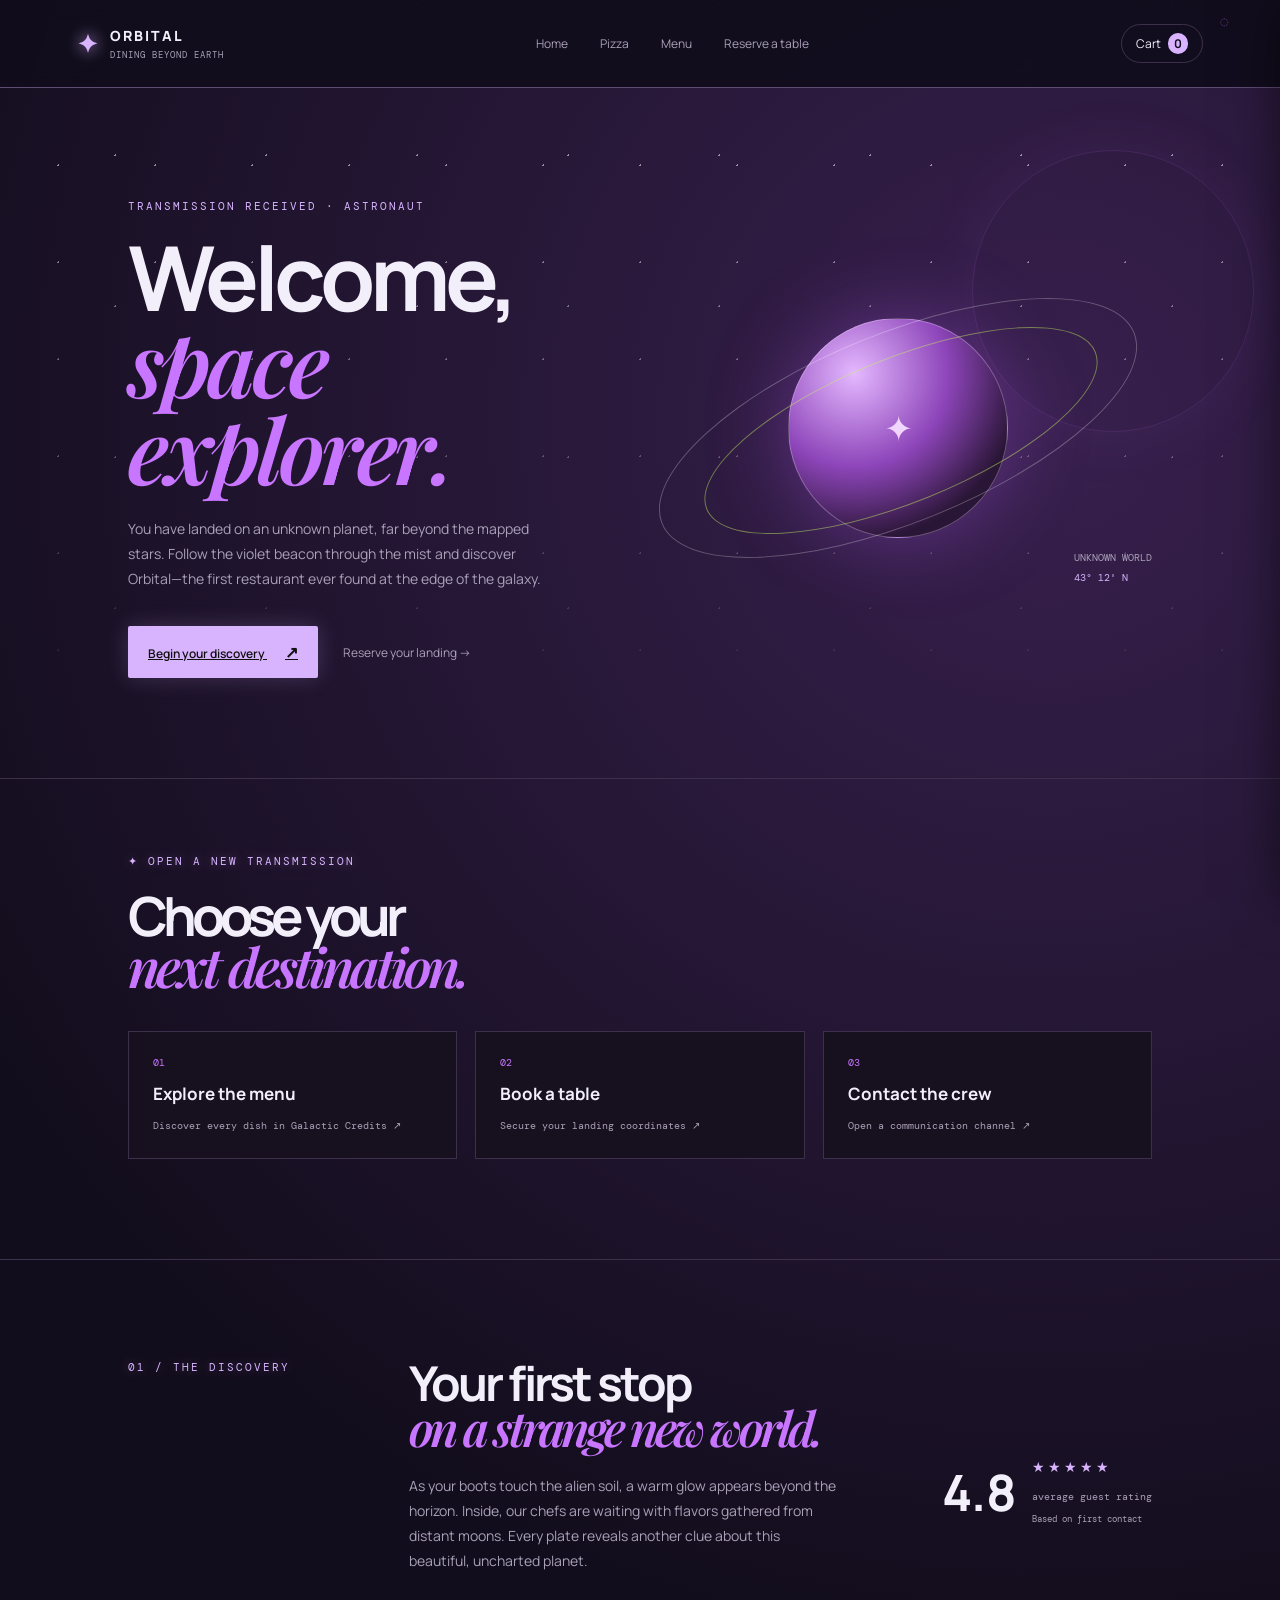
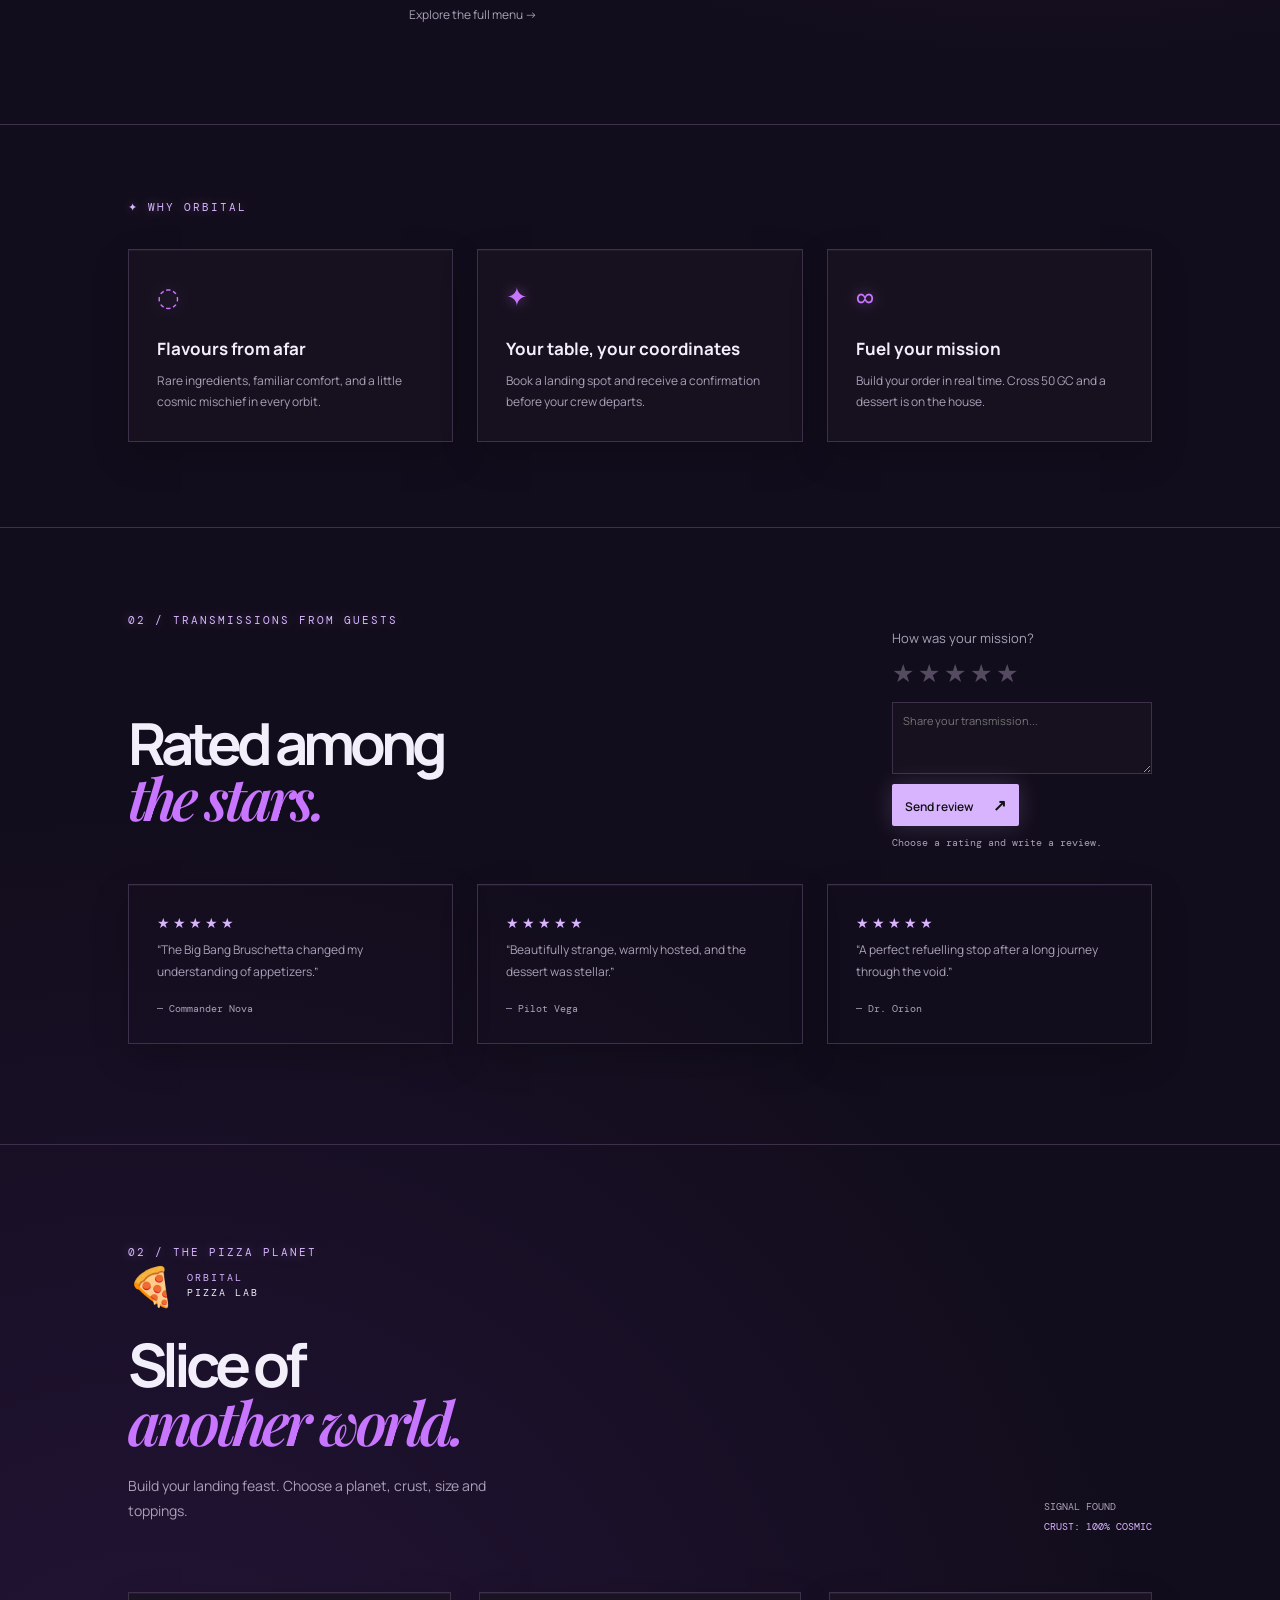
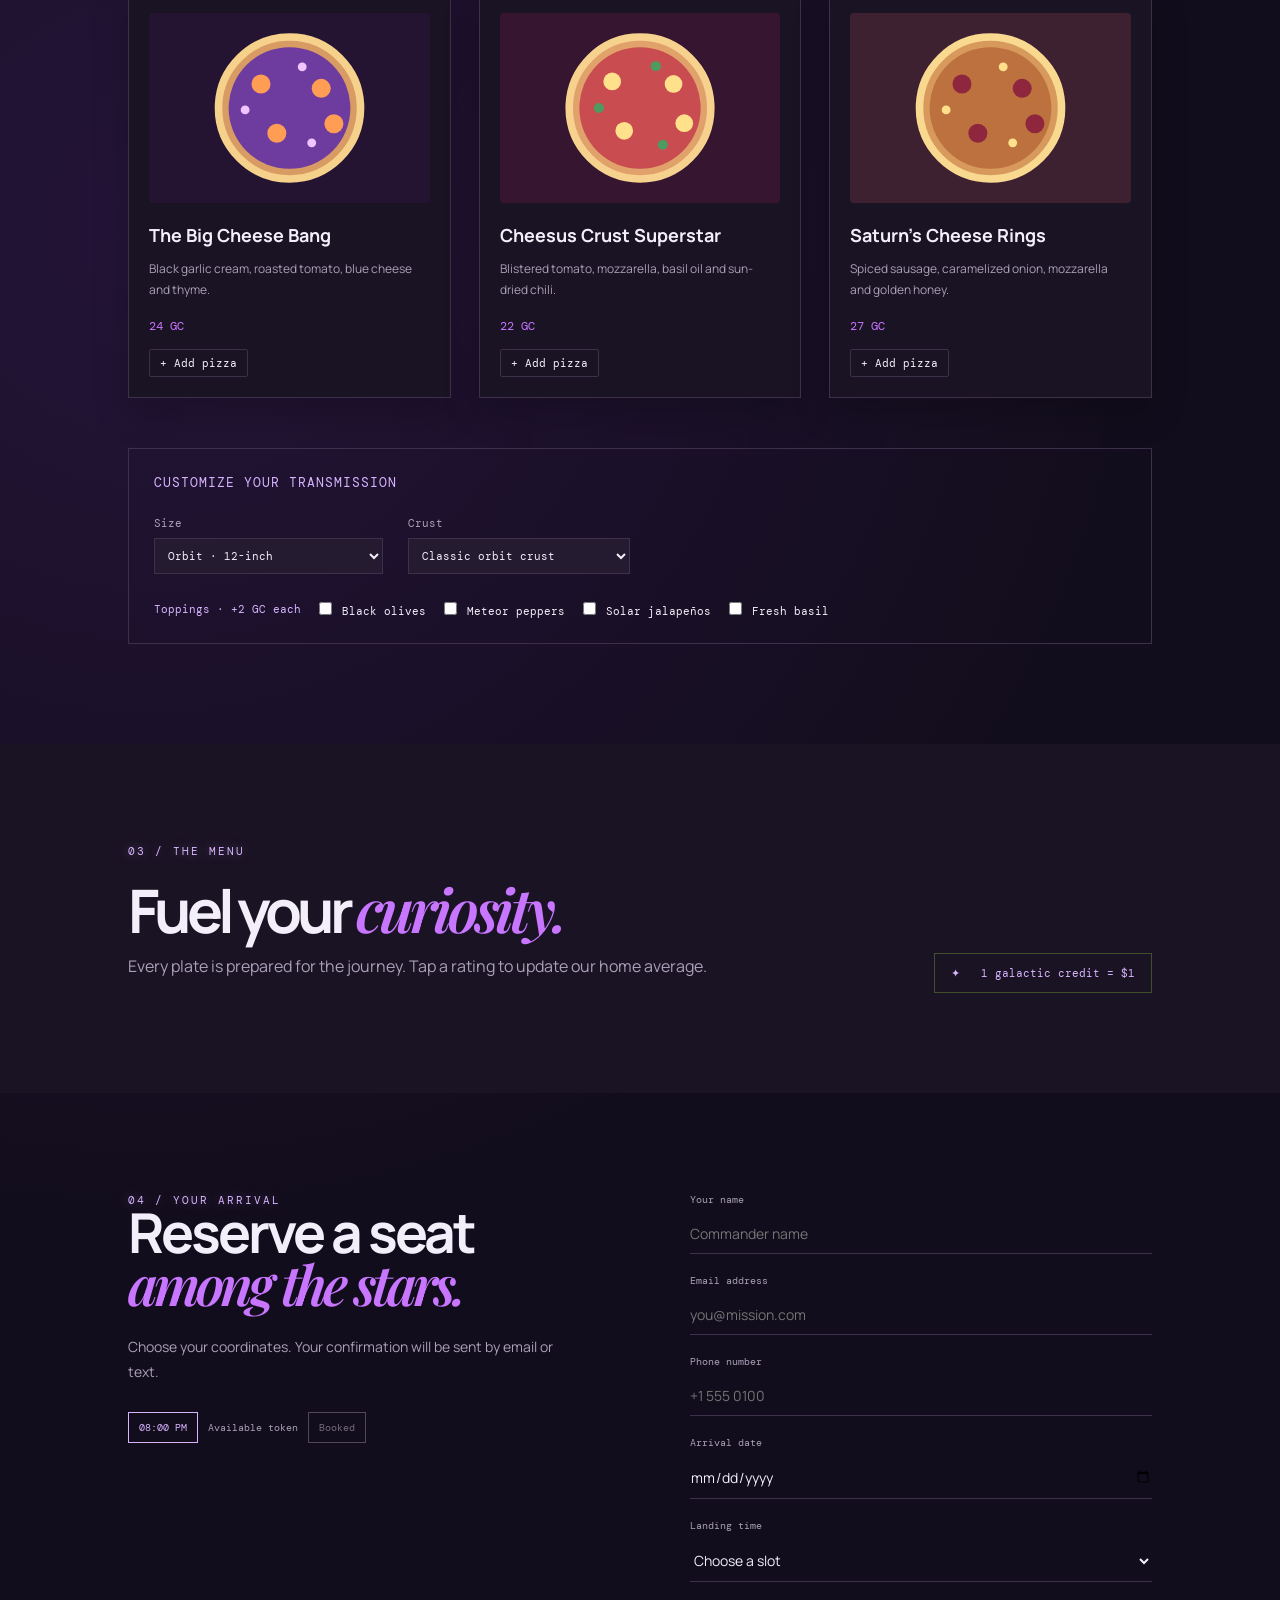
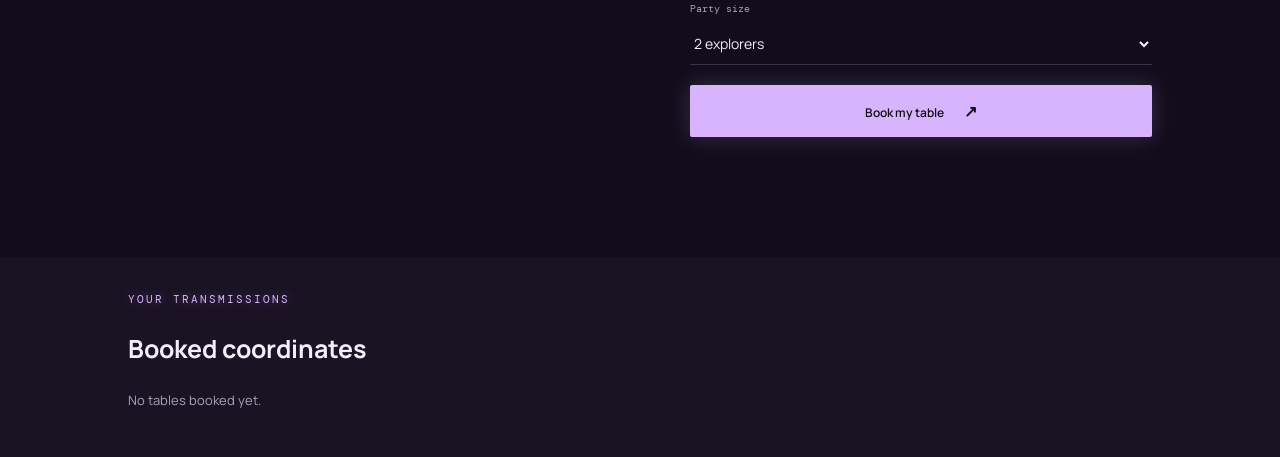
==== commit ed7afb08: "Fix direct file menu rendering" ====
--- a/index.html
+++ b/index.html
@@ -3,9 +3,10 @@
 <head><meta charset="UTF-8"><meta name="viewport" content="width=device-width,initial-scale=1"><title>ORBITAL — restaurant beyond the stars</title><link rel="stylesheet" href="styles.css"></head>
 <body>
   <div class="stars"></div>
-  <header class="nav"><a class="brand" href="#home"><span class="brand-mark">✦</span><span>ORBITAL<small>DINING BEYOND EARTH</small></span></a><nav><a href="#home">Home</a><a href="#pizza">Pizza</a><a href="#menu">Menu</a><a href="#reserve">Reserve a table</a></nav><a class="cart-link" href="#menu">Cart <b id="cart-count">0</b></a></header>
+  <header class="nav"><a class="brand" href="#home"><span class="brand-mark">✦</span><span>ORBITAL<small>DINING BEYOND EARTH</small></span></a><nav><a href="#home">Home</a><a href="index.html#pizza" target="_blank" rel="noopener">Pizza</a><a href="index.html#menu" target="_blank" rel="noopener">Menu</a><a href="index.html#reserve" target="_blank" rel="noopener">Reserve a table</a></nav><a class="cart-link" href="index.html#menu" target="_blank" rel="noopener">Cart <b id="cart-count">0</b></a></header>
   <main>
     <section id="home" class="hero page-section"><div class="hero-copy"><p class="eyebrow">TRANSMISSION RECEIVED · ASTRONAUT</p><h1>Welcome,<br><em>space explorer.</em></h1><p class="lead">You have landed on an unknown planet, far beyond the mapped stars. Follow the violet beacon through the mist and discover Orbital—the first restaurant ever found at the edge of the galaxy.</p><div class="hero-actions"><a class="button primary" href="#menu">Begin your discovery <span>↗</span></a><a class="text-link" href="#reserve">Reserve your landing <span>→</span></a></div></div><div class="hero-orbit"><div class="planet"><span>✦</span></div><div class="ring ring-one"></div><div class="ring ring-two"></div><div class="orbit-label">UNKNOWN WORLD<br><strong>43° 12' N</strong></div></div></section>
+    <section class="launch-panel page-section"><div class="section-kicker">✦ OPEN A NEW TRANSMISSION</div><h2>Choose your<br><em>next destination.</em></h2><div class="launch-grid"><a class="launch-card" href="index.html#menu" target="_blank" rel="noopener"><span>01</span><strong>Explore the menu</strong><small>Discover every dish in Galactic Credits ↗</small></a><a class="launch-card" href="index.html#reserve" target="_blank" rel="noopener"><span>02</span><strong>Book a table</strong><small>Secure your landing coordinates ↗</small></a><a class="launch-card" href="contact.html" target="_blank" rel="noopener"><span>03</span><strong>Contact the crew</strong><small>Open a communication channel ↗</small></a></div></section>
     <section class="welcome"><div class="section-kicker">01 / THE DISCOVERY</div><div><h2>Your first stop<br><em>on a strange new world.</em></h2><p>As your boots touch the alien soil, a warm glow appears beyond the horizon. Inside, our chefs are waiting with flavors gathered from distant moons. Every plate reveals another clue about this beautiful, uncharted planet.</p><a class="text-link home-link" href="#menu">Explore the full menu <span>→</span></a></div><div class="stat"><strong id="home-rating">4.8</strong><div><div class="rating-stars" aria-label="Average guest rating">★★★★★</div><span>average guest rating<br><small id="rating-count">Based on first contact</small></span></div></div></section>
     <section class="home-features page-section"><div class="section-kicker">✦ WHY ORBITAL</div><div class="feature-grid"><article><span class="feature-icon">◌</span><h3>Flavours from afar</h3><p>Rare ingredients, familiar comfort, and a little cosmic mischief in every orbit.</p></article><article><span class="feature-icon">✦</span><h3>Your table, your coordinates</h3><p>Book a landing spot and receive a confirmation before your crew departs.</p></article><article><span class="feature-icon">∞</span><h3>Fuel your mission</h3><p>Build your order in real time. Cross 50 GC and a dessert is on the house.</p></article></div></section>
     <section class="reviews page-section"><div class="section-kicker">02 / TRANSMISSIONS FROM GUESTS</div><div class="reviews-head"><h2>Rated among<br><em>the stars.</em></h2><form class="rating-form" id="rating-form"><p>How was your mission?</p><div class="overall-rating" role="group" aria-label="Rate your experience"><button type="button" data-overall="1" aria-label="1 star">★</button><button type="button" data-overall="2" aria-label="2 stars">★</button><button type="button" data-overall="3" aria-label="3 stars">★</button><button type="button" data-overall="4" aria-label="4 stars">★</button><button type="button" data-overall="5" aria-label="5 stars">★</button></div><textarea id="review-text" maxlength="240" placeholder="Share your transmission..." aria-label="Write your review"></textarea><button class="button primary" type="submit">Send review <span>↗</span></button><small id="rating-feedback">Choose a rating and write a review.</small></form></div><div class="review-grid" id="review-grid"><article><div class="rating-stars">★★★★★</div><p>“The Big Bang Bruschetta changed my understanding of appetizers.”</p><small>— Commander Nova</small></article><article><div class="rating-stars">★★★★★</div><p>“Beautifully strange, warmly hosted, and the dessert was stellar.”</p><small>— Pilot Vega</small></article><article><div class="rating-stars">★★★★★</div><p>“A perfect refuelling stop after a long journey through the void.”</p><small>— Dr. Orion</small></article></div></section>
@@ -15,5 +16,6 @@
     <section class="bookings"><div class="section-kicker">YOUR TRANSMISSIONS</div><h3>Booked coordinates</h3><div id="bookings-list"><p class="muted">No tables booked yet.</p></div></section>
   </main>
   <aside id="cart-drawer" class="cart-drawer"><div class="cart-head"><h3>Your flight plan</h3><button id="close-cart">×</button></div><div id="cart-items"></div><div class="cart-summary"><div>Subtotal <span id="subtotal">0 GC</span></div><div id="discount-row" class="discount">Deep space discount <span id="discount">−0 GC</span></div><div class="total">Total <span id="total">0 GC</span></div><p id="dessert-note"></p><button class="button primary full" id="checkout">Transmit order <span>↗</span></button></div></aside><div id="toast" class="toast"></div>
-  <script type="module" src="app.js"></script>
+  <script src="menu.js"></script>
+  <script src="app.js"></script>
 </body></html>
--- a/styles.css
+++ b/styles.css
@@ -14,6 +14,7 @@
 .pizza-grid article>img{display:block;width:100%;height:190px;object-fit:cover;border-radius:4px}
 @media(max-width:800px){.pizza-intro{display:block}.pizza-grid{grid-template-columns:1fr}}
 .home-link{display:inline-block;margin-top:18px}.rating-stars{color:var(--lime);letter-spacing:3px;font-size:14px;margin-bottom:7px}.stat small{font-size:9px}.feature-grid,.review-grid{display:grid;grid-template-columns:repeat(3,1fr);gap:24px;margin-top:35px}.home-features,.reviews{border-top:1px solid var(--line)}.home-features{padding-top:75px;padding-bottom:85px}.feature-grid article,.review-grid article{border:1px solid var(--line);padding:28px;background:#17111f}.feature-icon{color:var(--orange);font-size:26px}.feature-grid h3{font-size:17px;margin:23px 0 10px}.feature-grid p,.review-grid p{color:var(--muted);font-size:12px;line-height:1.8;margin:0}.reviews{padding-top:85px}.reviews-head{display:flex;justify-content:space-between;align-items:end}.reviews h2{font-size:58px}.reviews-head p{color:var(--muted);font-size:13px;max-width:245px;line-height:1.7}.review-grid article{background:transparent}.review-grid small{display:block;color:var(--muted);font:10px 'DM Mono';margin-top:20px}@media(max-width:800px){.feature-grid,.review-grid{grid-template-columns:1fr}.reviews-head{display:block}.reviews h2{font-size:48px}}
+.launch-panel{border-top:1px solid var(--line);padding-top:75px}.launch-panel h2{font-size:54px;margin-bottom:38px}.launch-grid{display:grid;grid-template-columns:repeat(3,1fr);gap:18px}.launch-card{display:flex;flex-direction:column;gap:13px;border:1px solid var(--line);padding:24px;color:var(--ink);text-decoration:none;background:#17111f;transition:.2s}.launch-card:hover{border-color:var(--lime);transform:translateY(-4px);box-shadow:0 0 25px #c875ff22}.launch-card span{color:var(--orange);font:10px 'DM Mono'}.launch-card strong{font-size:17px}.launch-card small{color:var(--muted);font:10px 'DM Mono';line-height:1.6}@media(max-width:800px){.launch-grid{grid-template-columns:1fr}}
 .slot-legend{display:flex;align-items:center;gap:10px;margin-top:28px;color:var(--muted);font:10px 'DM Mono'}.slot{border:1px solid var(--lime);padding:8px 10px;color:var(--lime)}
 .rating-form{color:var(--muted);font-size:12px}.rating-form p{margin:0 0 10px}.overall-rating{display:flex;gap:4px}.overall-rating button{background:none;border:0;color:#554b60;font-size:25px;padding:0;cursor:pointer}.overall-rating button:hover,.overall-rating button.selected{color:var(--lime)}.rating-form small{display:block;font:10px 'DM Mono';margin-top:10px}
 .rating-form textarea{display:block;width:260px;min-height:72px;margin:14px 0 10px;background:#17111f;border:1px solid var(--line);color:var(--ink);padding:10px;font:11px Manrope;resize:vertical}.rating-form textarea:focus{outline:1px solid var(--lime)}.rating-form .button{padding:10px 13px}
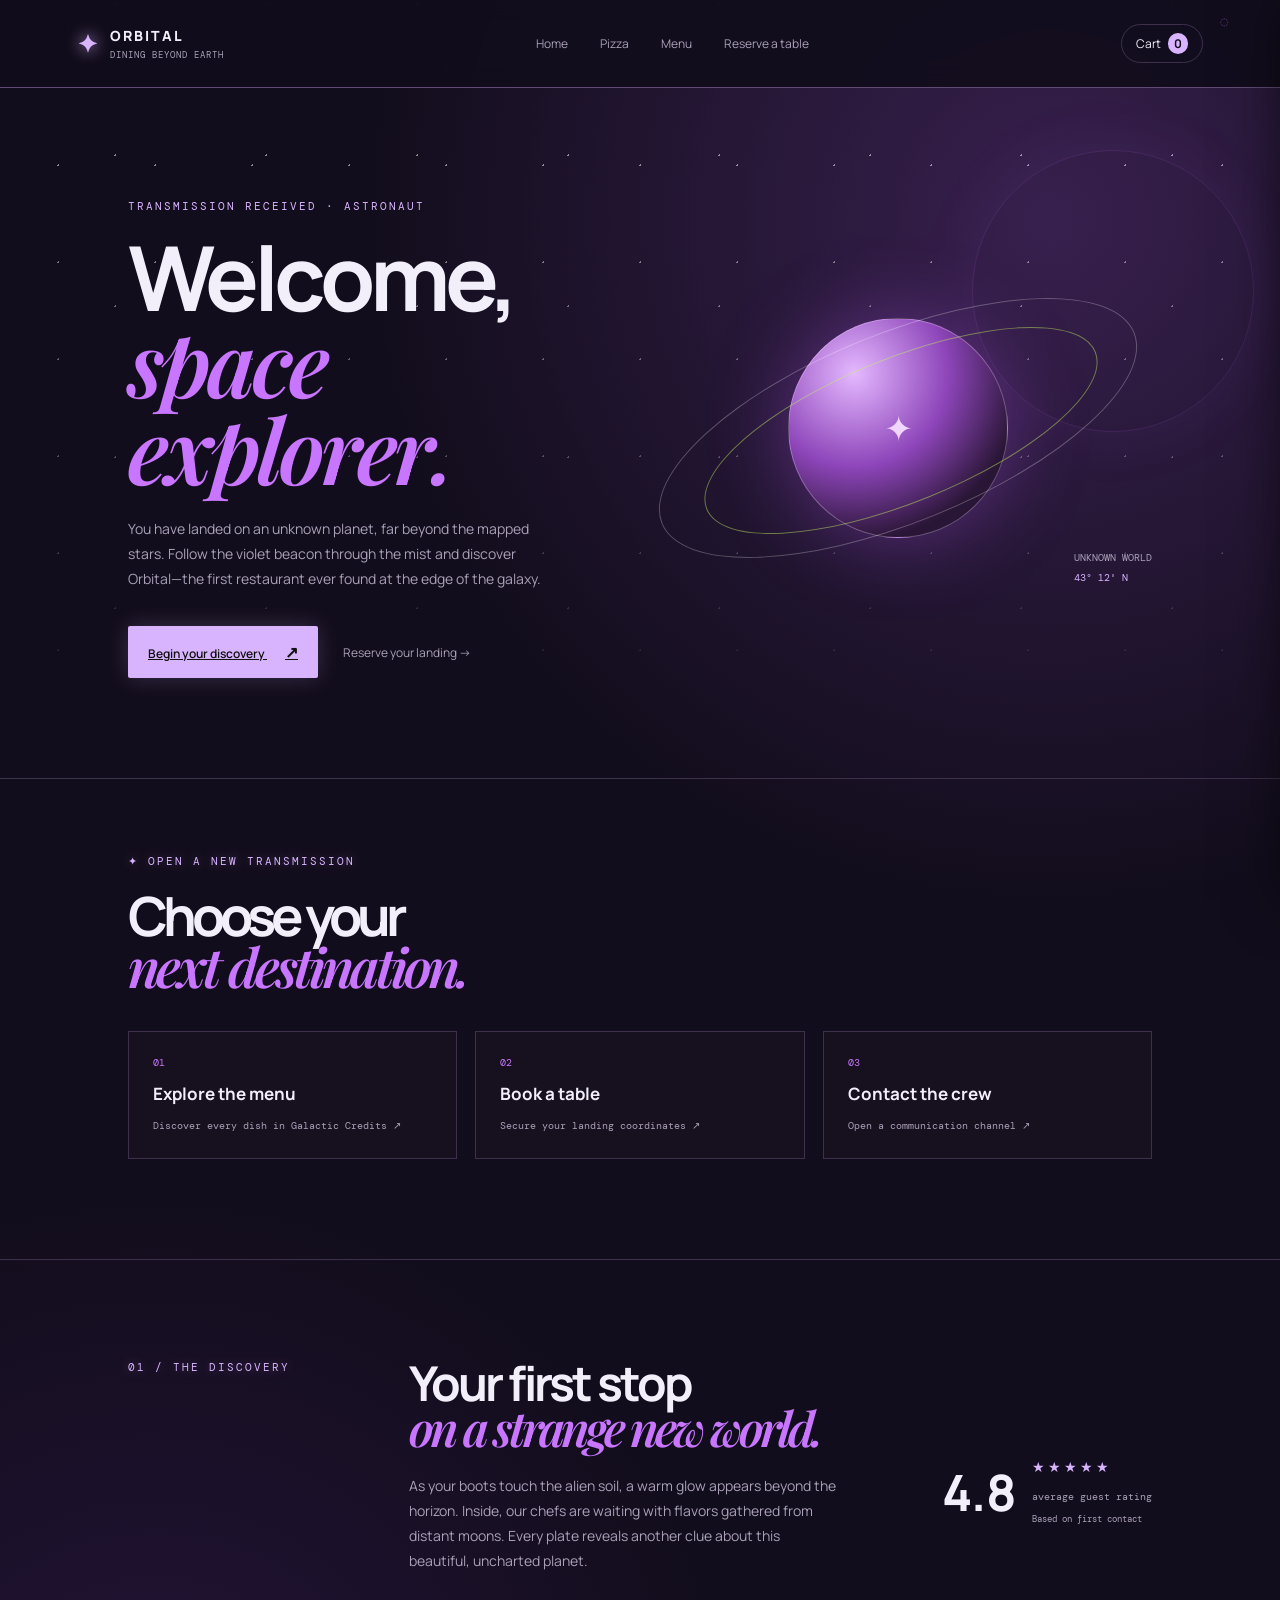
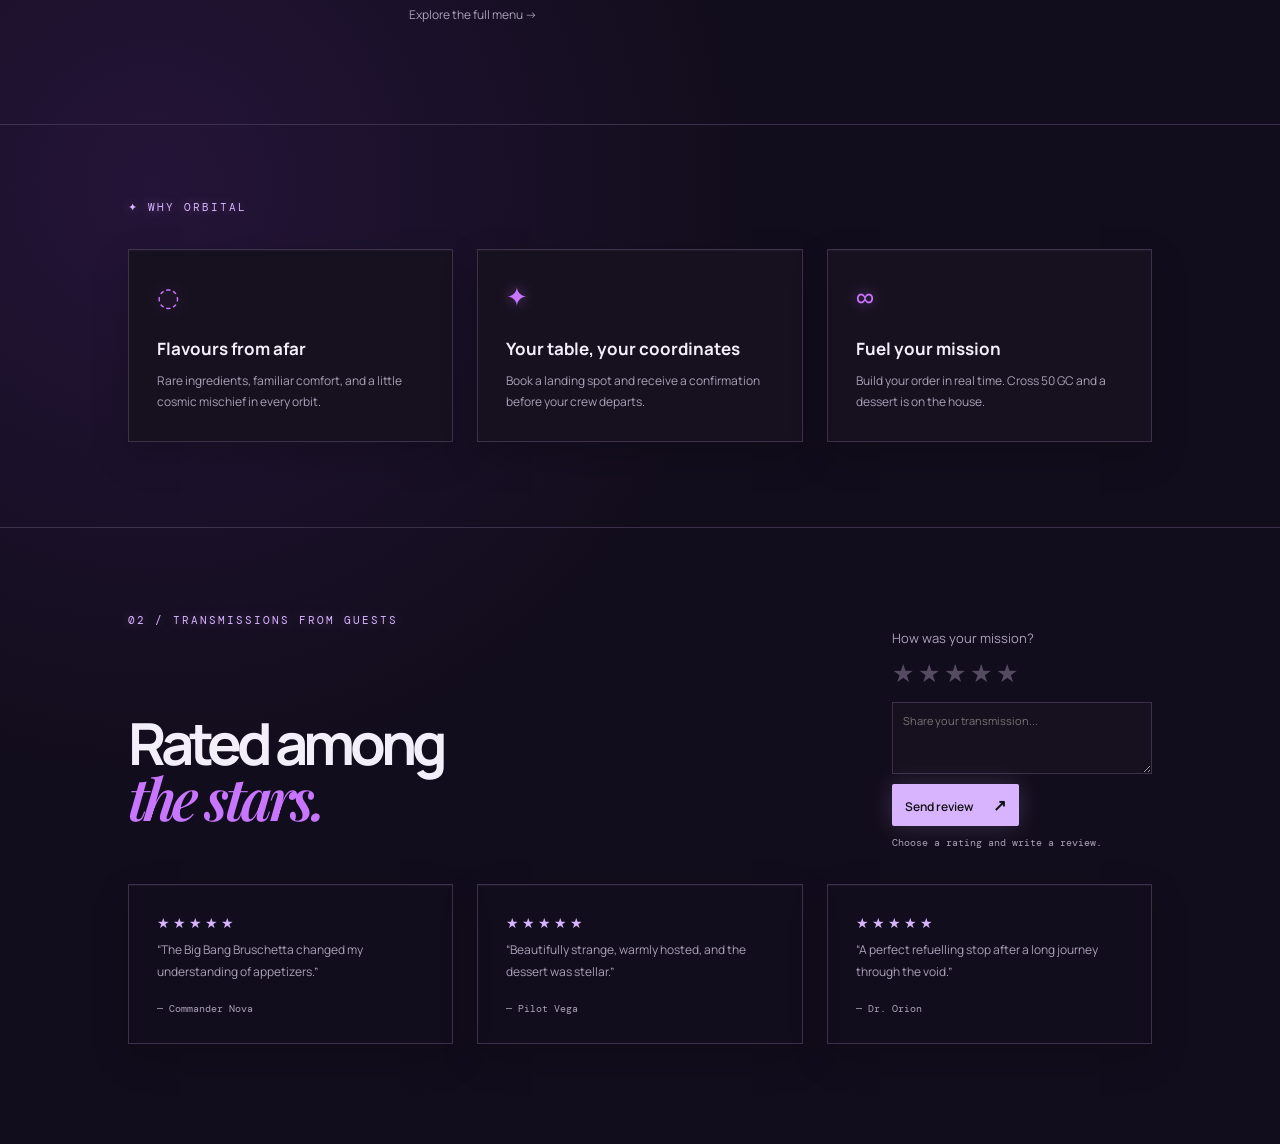
==== commit 0a369901: "split restaurant sections into separate pages" ====
--- a/index.html
+++ b/index.html
@@ -1,9 +1,9 @@
 <!doctype html>
 <html lang="en">
-<head><meta charset="UTF-8"><meta name="viewport" content="width=device-width,initial-scale=1"><title>ORBITAL — restaurant beyond the stars</title><link rel="stylesheet" href="styles.css"></head>
-<body>
+<head><meta charset="UTF-8"><meta name="viewport" content="width=device-width,initial-scale=1"><title>ORBITAL — restaurant beyond the stars</title><link rel="stylesheet" href="styles.css"><style>.home-page #pizza,.home-page #menu,.home-page #reserve,.home-page .bookings{display:none}</style></head>
+<body class="home-page">
   <div class="stars"></div>
-  <header class="nav"><a class="brand" href="#home"><span class="brand-mark">✦</span><span>ORBITAL<small>DINING BEYOND EARTH</small></span></a><nav><a href="#home">Home</a><a href="index.html#pizza" target="_blank" rel="noopener">Pizza</a><a href="index.html#menu" target="_blank" rel="noopener">Menu</a><a href="index.html#reserve" target="_blank" rel="noopener">Reserve a table</a></nav><a class="cart-link" href="index.html#menu" target="_blank" rel="noopener">Cart <b id="cart-count">0</b></a></header>
+  <header class="nav"><a class="brand" href="index.html"><span class="brand-mark">✦</span><span>ORBITAL<small>DINING BEYOND EARTH</small></span></a><nav><a href="index.html">Home</a><a href="pizza.html">Pizza</a><a href="menu.html">Menu</a><a href="reserve.html">Reserve a table</a></nav><a class="cart-link" href="menu.html">Cart <b id="cart-count">0</b></a></header>
   <main>
     <section id="home" class="hero page-section"><div class="hero-copy"><p class="eyebrow">TRANSMISSION RECEIVED · ASTRONAUT</p><h1>Welcome,<br><em>space explorer.</em></h1><p class="lead">You have landed on an unknown planet, far beyond the mapped stars. Follow the violet beacon through the mist and discover Orbital—the first restaurant ever found at the edge of the galaxy.</p><div class="hero-actions"><a class="button primary" href="#menu">Begin your discovery <span>↗</span></a><a class="text-link" href="#reserve">Reserve your landing <span>→</span></a></div></div><div class="hero-orbit"><div class="planet"><span>✦</span></div><div class="ring ring-one"></div><div class="ring ring-two"></div><div class="orbit-label">UNKNOWN WORLD<br><strong>43° 12' N</strong></div></div></section>
     <section class="launch-panel page-section"><div class="section-kicker">✦ OPEN A NEW TRANSMISSION</div><h2>Choose your<br><em>next destination.</em></h2><div class="launch-grid"><a class="launch-card" href="index.html#menu" target="_blank" rel="noopener"><span>01</span><strong>Explore the menu</strong><small>Discover every dish in Galactic Credits ↗</small></a><a class="launch-card" href="index.html#reserve" target="_blank" rel="noopener"><span>02</span><strong>Book a table</strong><small>Secure your landing coordinates ↗</small></a><a class="launch-card" href="contact.html" target="_blank" rel="noopener"><span>03</span><strong>Contact the crew</strong><small>Open a communication channel ↗</small></a></div></section>
